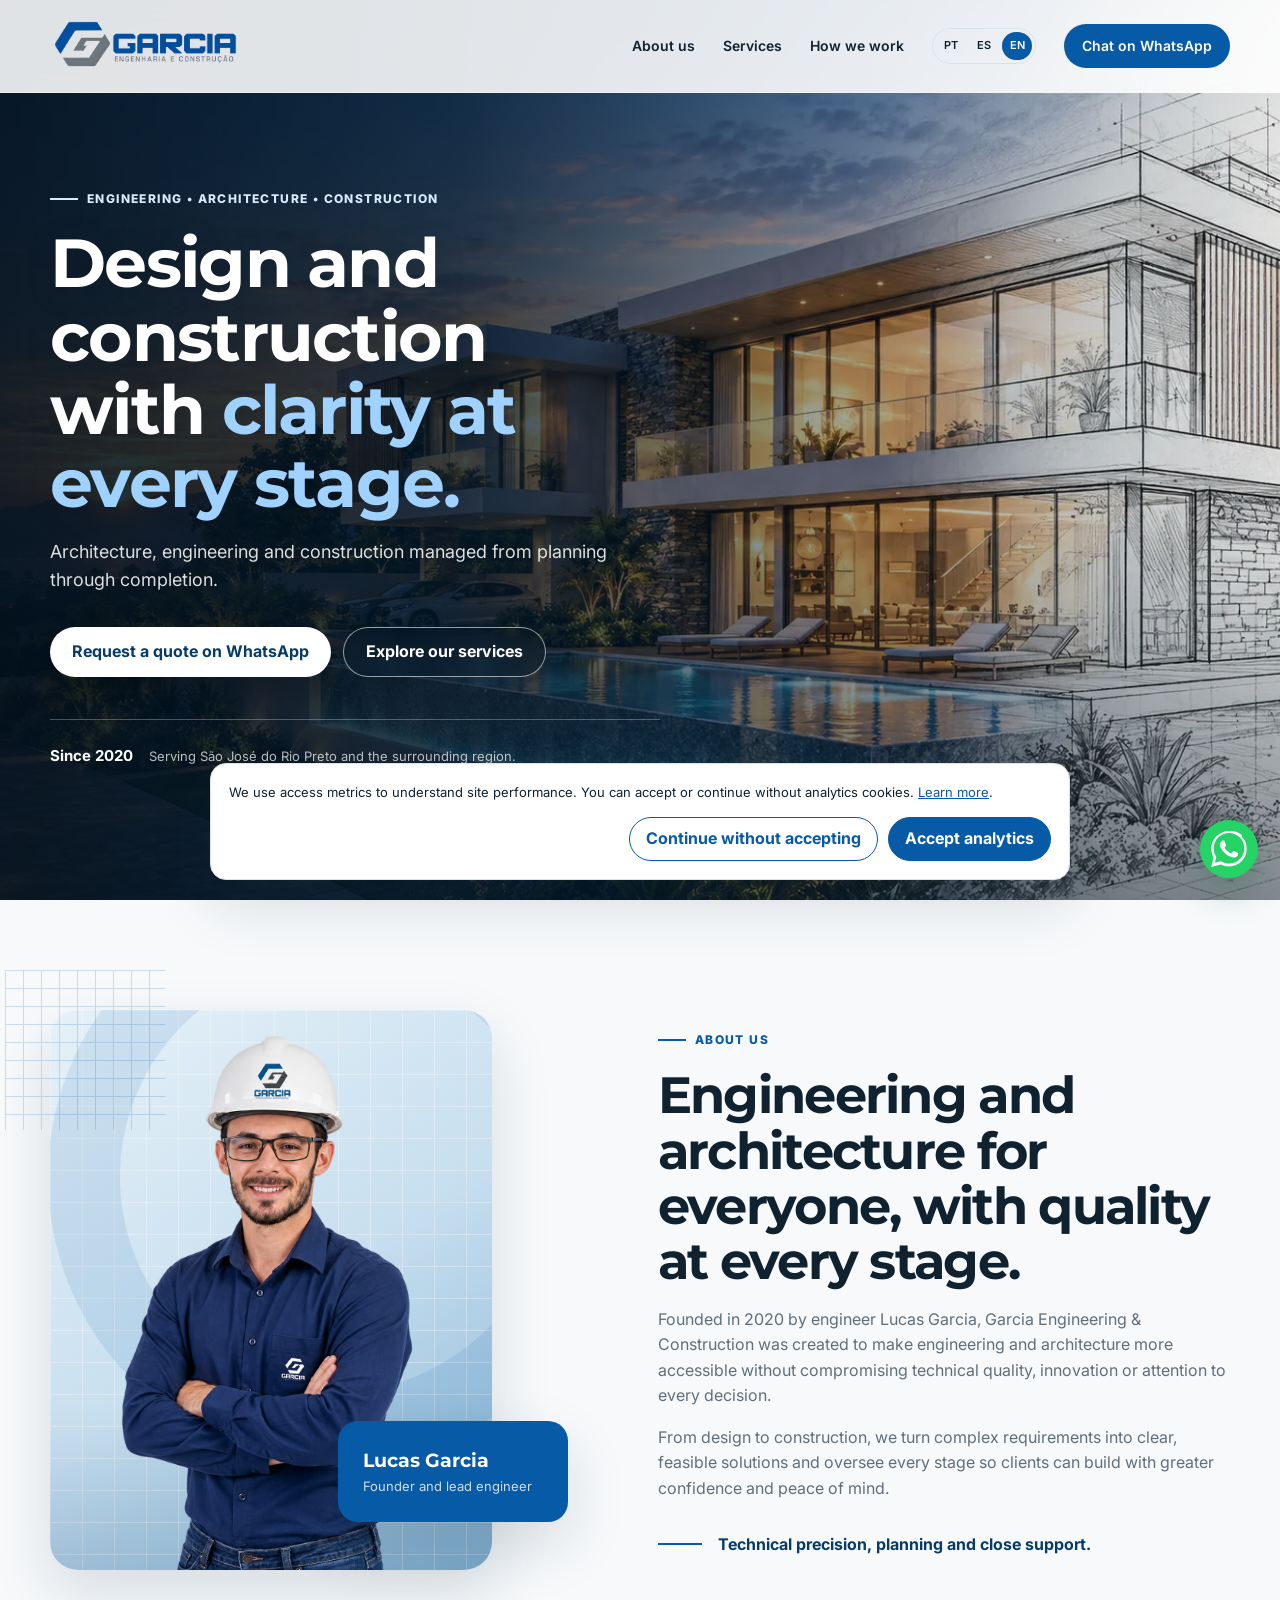
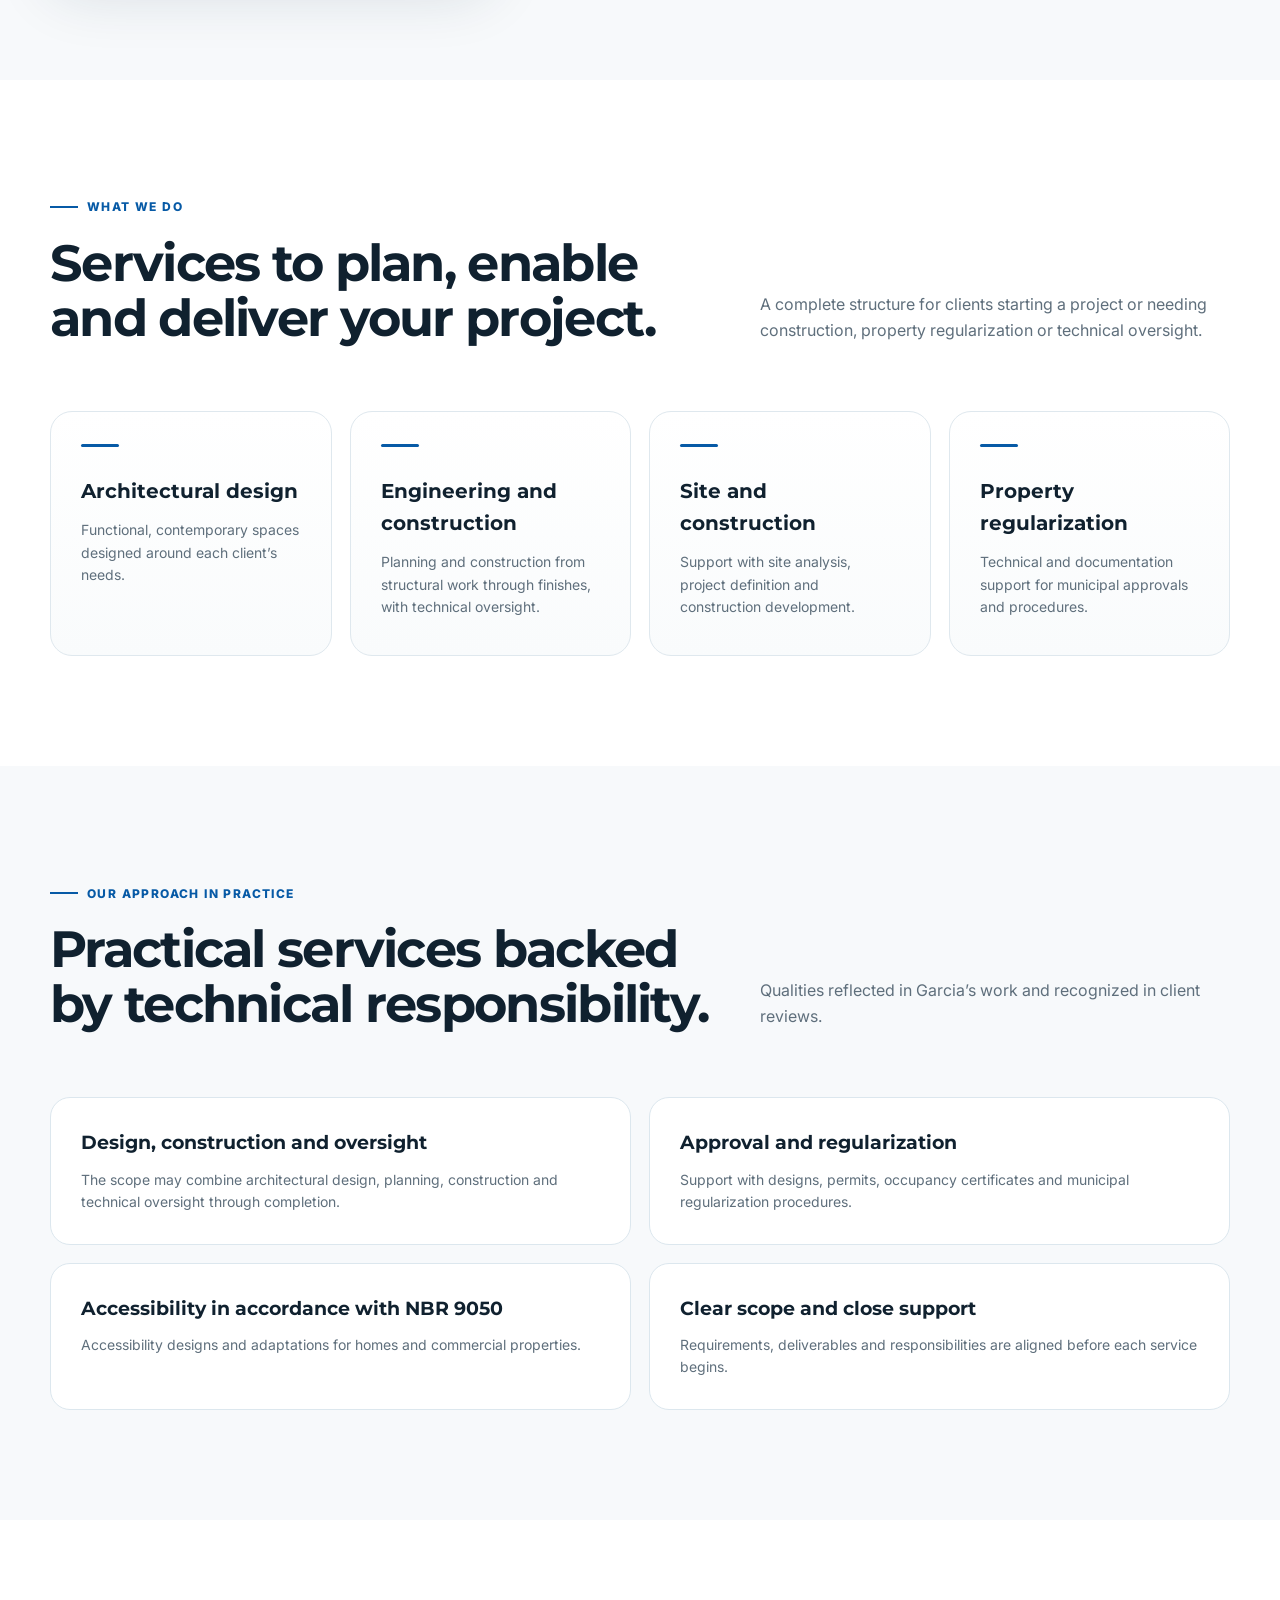
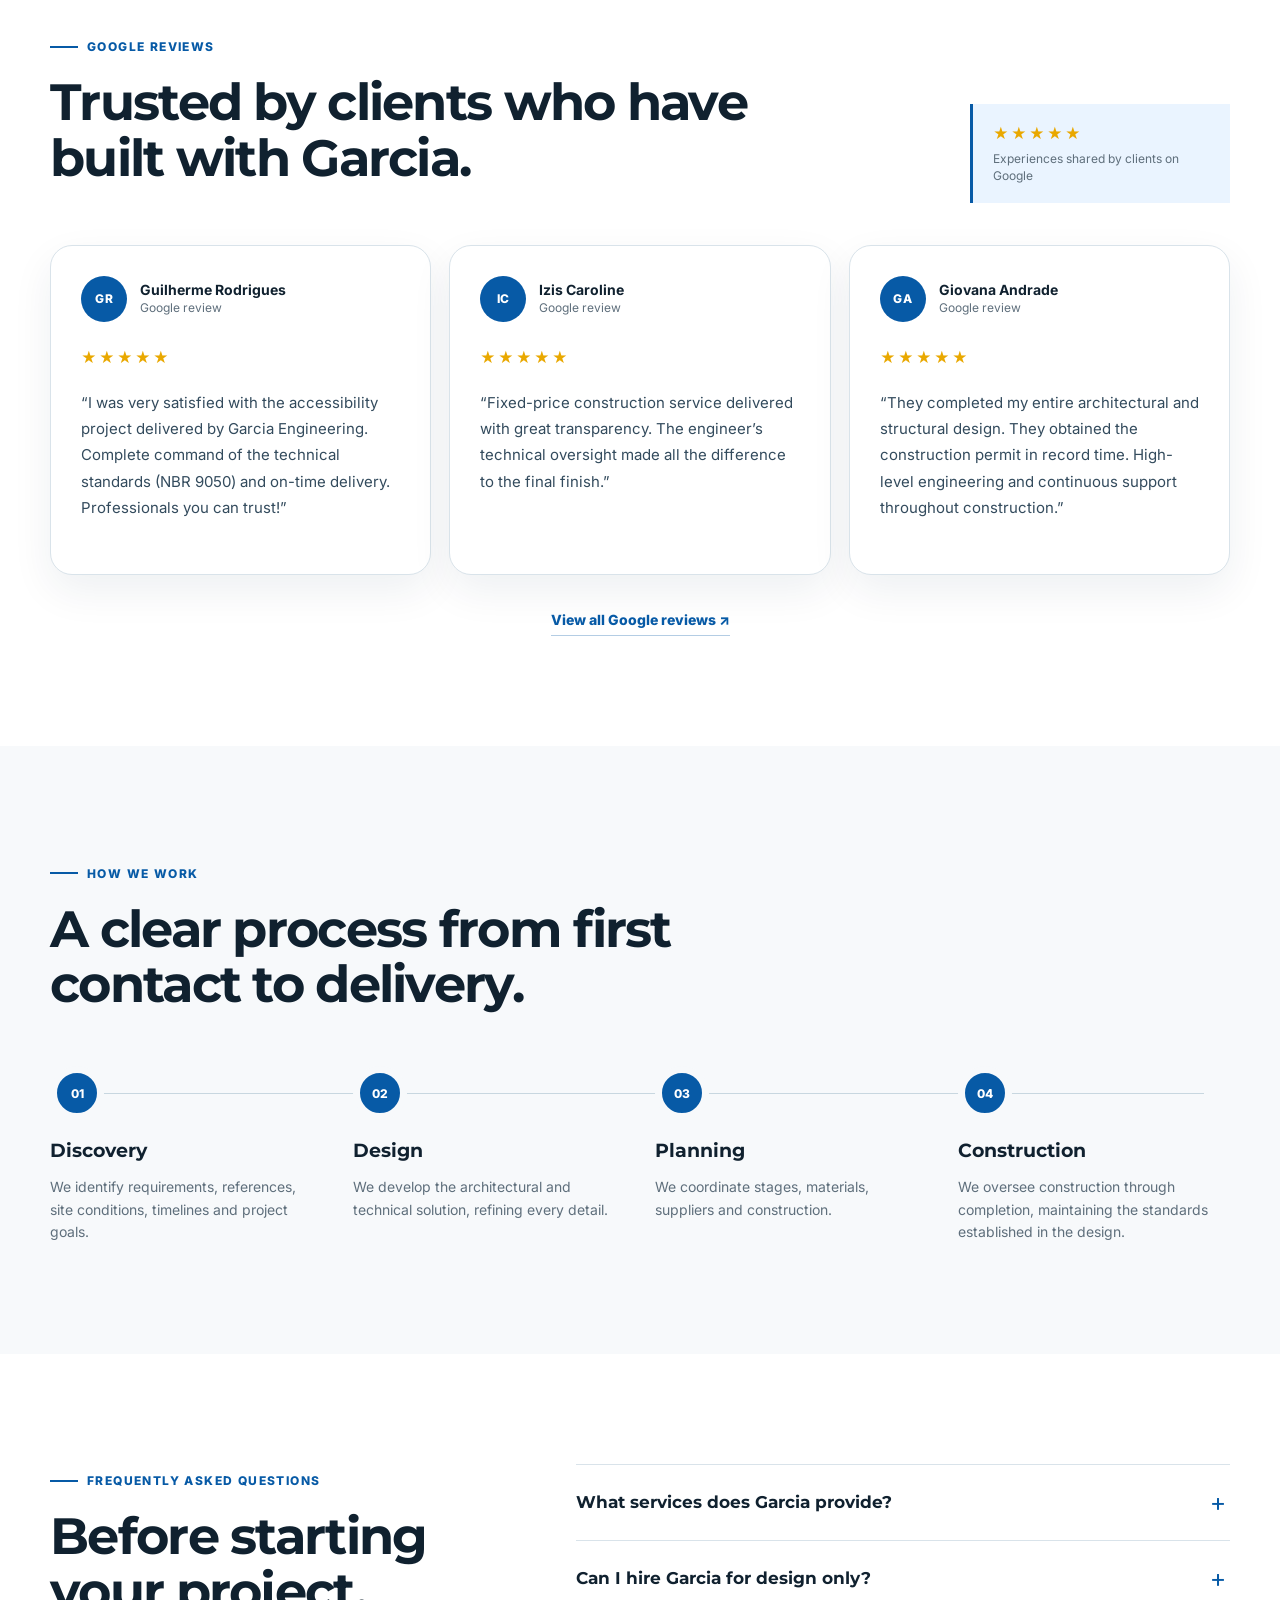
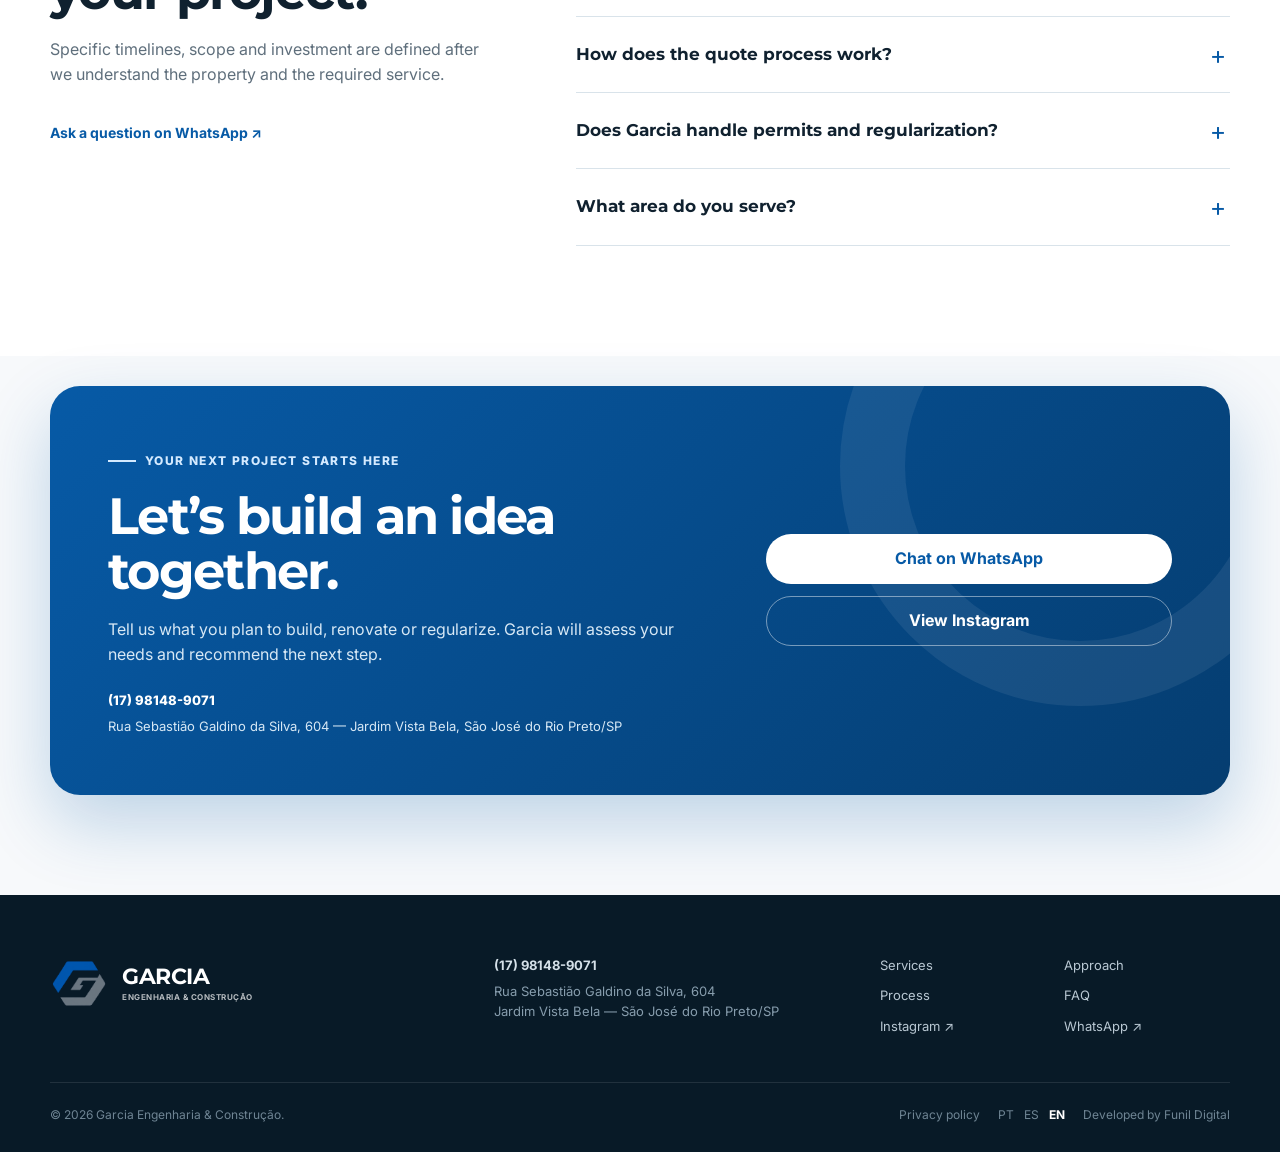
==== en/index.html @ d6204a46 "Adiciona versões em inglês e espanhol" ====
<!DOCTYPE html>
<html lang="en">
<head>
  <meta charset="UTF-8" />
  <meta name="viewport" content="width=device-width, initial-scale=1.0" />

  <meta name="description" content="Engineering, architecture, construction, accessibility and property regularization in São José do Rio Preto. Contact Garcia Engineering & Construction." />
  <meta name="robots" content="index, follow, max-image-preview:large" />
  <meta name="theme-color" content="#075aa6" />
  <link rel="canonical" href="https://garciaconstrutora.com.br/en/" />
  <link rel="alternate" hreflang="pt-BR" href="https://garciaconstrutora.com.br/" />
  <link rel="alternate" hreflang="en" href="https://garciaconstrutora.com.br/en/" />
  <link rel="alternate" hreflang="es" href="https://garciaconstrutora.com.br/es/" />
  <link rel="alternate" hreflang="x-default" href="https://garciaconstrutora.com.br/" />

  <meta property="og:type" content="website" />
  <meta property="og:locale" content="en_US" />
  <meta property="og:site_name" content="Garcia Engenharia & Construção" />
  <meta property="og:title" content="Engineering and Construction in São José do Rio Preto | Garcia" />
  <meta property="og:description" content="Design, construction, accessibility and property regularization with technical oversight in São José do Rio Preto." />
  <meta property="og:url" content="https://garciaconstrutora.com.br/en/" />
  <meta property="og:image" content="https://garciaconstrutora.com.br/assets/hero-garcia-engenharia.png" />
  <meta property="og:image:width" content="1672" />
  <meta property="og:image:height" content="941" />
  <meta property="og:image:alt" content="Garcia Engenharia & Construção" />

  <meta name="twitter:card" content="summary_large_image" />
  <meta name="twitter:title" content="Engineering and Construction in São José do Rio Preto | Garcia" />
  <meta name="twitter:description" content="Design, construction, accessibility and property regularization with technical oversight." />
  <meta name="twitter:image" content="https://garciaconstrutora.com.br/assets/hero-garcia-engenharia.png" />

  <title>Engineering and Construction in São José do Rio Preto | Garcia</title>

  <script type="application/ld+json">
  {
    "@context": "https://schema.org",
    "@type": ["ProfessionalService", "GeneralContractor"],
    "@id": "https://garciaconstrutora.com.br/en/#empresa",
    "name": "Garcia Engenharia & Construção",
    "url": "https://garciaconstrutora.com.br/en/",
    "logo": "https://garciaconstrutora.com.br/assets/garcia-logo-horizontal-full.png",
    "image": "https://garciaconstrutora.com.br/assets/hero-garcia-engenharia.png",
    "telephone": "+5517981489071",
    "foundingDate": "2020",
    "founder": {
      "@type": "Person",
      "name": "Lucas Garcia",
      "jobTitle": "Lead engineer"
    },
    "address": {
      "@type": "PostalAddress",
      "streetAddress": "Rua Sebastião Galdino da Silva, 604",
      "addressLocality": "São José do Rio Preto",
      "addressRegion": "SP",
      "addressCountry": "BR"
    },
    "contactPoint": {
      "@type": "ContactPoint",
      "telephone": "+5517981489071",
      "contactType": "customer service",
      "availableLanguage": "Portuguese"
    },
    "areaServed": {
      "@type": "City",
      "name": "São José do Rio Preto"
    },
    "sameAs": [
      "https://www.instagram.com/garcia.engenhariaeconstrucao/",
      "https://www.google.com.br/maps/place/Garcia+Engenharia+e+Constru%C3%A7%C3%A3o/"
    ],
    "hasOfferCatalog": {
      "@type": "OfferCatalog",
      "name": "Engineering and construction services",
      "itemListElement": [
        {"@type": "Offer", "itemOffered": {"@type": "Service", "name": "Architectural design"}},
        {"@type": "Offer", "itemOffered": {"@type": "Service", "name": "Engineering and construction delivery"}},
        {"@type": "Offer", "itemOffered": {"@type": "Service", "name": "Accessibility design"}},
        {"@type": "Offer", "itemOffered": {"@type": "Service", "name": "Property regularization"}}
      ]
    }
  }
  </script>
  <link rel="icon" type="image/png" href="../assets/Somente%20o%20símbolo.png" />
  <link rel="apple-touch-icon" href="../assets/Somente%20o%20símbolo.png" />
  <link rel="preconnect" href="https://fonts.googleapis.com">
  <link rel="preconnect" href="https://fonts.gstatic.com" crossorigin>
  <link href="https://fonts.googleapis.com/css2?family=Inter:wght@400;500;600;700;800&family=Montserrat:wght@600;700;800&display=swap" rel="stylesheet">
  <link rel="preload" as="image" href="../assets/hero-garcia-engenharia.webp" type="image/webp" fetchpriority="high" />
  <link rel="stylesheet" href="../styles.css?v=20260921" />
  <style>
    .brand-logo { display:block; width: 218px; max-height: 64px; object-fit: contain; object-position: left center; }
    .brand-footer .brand-logo { width: 230px; }
    .footer-symbol { width: 58px; height: 58px; object-fit: contain; flex: 0 0 auto; }
    .footer-brand-original { display:inline-flex; align-items:center; gap:14px; }
    .footer-brand-name { display:grid; line-height:1.05; color:#fff; }
    .footer-brand-name strong { font-family:Montserrat,sans-serif; font-size:22px; letter-spacing:-.5px; }
    .footer-brand-name span { margin-top:5px; font-size:8px; font-weight:700; letter-spacing:.5px; opacity:.7; }
    @media (max-width: 760px) {
      .brand-logo { width: 176px; max-height: 54px; }
      .brand-footer .brand-logo { width: 190px; }
    }
  </style>
</head>
<body>
  <a class="skip-link" href="#conteudo">Skip to main content</a>
  <header class="site-header" id="topo">
    <div class="container nav-wrap">
      <a class="brand" href="#topo" aria-label="Garcia Engineering - home">
        <img class="brand-logo" src="../assets/garcia-logo-horizontal-full.png" width="2172" height="724" alt="Garcia Engenharia & Construção" />
      </a>

      <button class="menu-toggle" type="button" aria-label="Open menu" aria-expanded="false" aria-controls="menu-principal">
        <span></span><span></span><span></span>
      </button>

      <nav class="nav" id="menu-principal" aria-label="Main navigation">
        <a href="#sobre">About us</a>
        <a href="#servicos">Services</a>
        <a href="#processo">How we work</a>
        <span class="language-switcher" aria-label="Select language">
          <a href="../" lang="pt-BR" aria-label="Português">PT</a>
          <a href="../es/" lang="es" aria-label="Español">ES</a>
          <a href="./" lang="en" aria-current="page" aria-label="English">EN</a>
        </span>
        <a class="nav-cta" href="https://wa.me/5517981489071?text=Hello%2C%20Lucas!%20I%20would%20like%20to%20discuss%20a%20project." target="_blank" rel="noopener noreferrer" data-whatsapp="menu">Chat on WhatsApp</a>
      </nav>
    </div>
  </header>

  <main id="conteudo">
    <section class="hero">
      <div class="hero-bg" aria-hidden="true"></div>
      <div class="container hero-grid">
        <div class="hero-content reveal">
          <span class="eyebrow">Engineering • Architecture • Construction</span>
          <h1>Design and construction with <span>clarity at every stage.</span></h1>
          <p>Architecture, engineering and construction managed from planning through completion.</p>
          <div class="hero-actions">
            <a class="btn btn-primary" href="https://wa.me/5517981489071?text=Hello%2C%20Lucas!%20I%20would%20like%20to%20discuss%20a%20project." target="_blank" rel="noopener noreferrer" data-whatsapp="hero">Request a quote on WhatsApp</a>
            <a class="btn btn-ghost" href="#servicos">Explore our services</a>
          </div>
          <div class="hero-founded">
            <strong>Since 2020</strong>
            <span>Serving São José do Rio Preto and the surrounding region.</span>
          </div>
        </div>
      </div>
      <a href="#sobre" class="scroll-hint" aria-label="Learn about Garcia Engineering">↓</a>
    </section>

    <section class="section section-light" id="sobre">
      <div class="container split-grid">
        <div class="about-visual reveal">
          <div class="founder-portrait">
            <img class="founder-photo" src="../assets/lucas-garcia.png" width="1122" height="1402" loading="lazy" decoding="async" alt="Lucas Garcia, founder and lead engineer at Garcia Engineering & Construction" />
          </div>
          <div class="photo-card">
            <strong>Lucas Garcia</strong>
            <span>Founder and lead engineer</span>
          </div>
          <div class="grid-lines" aria-hidden="true"></div>
        </div>

        <div class="section-copy reveal delay-1">
          <span class="eyebrow">About us</span>
          <h2>Engineering and architecture for everyone, with quality at every stage.</h2>
          <p>Founded in 2020 by engineer Lucas Garcia, Garcia Engineering & Construction was created to make engineering and architecture more accessible without compromising technical quality, innovation or attention to every decision.</p>
          <p>From design to construction, we turn complex requirements into clear, feasible solutions and oversee every stage so clients can build with greater confidence and peace of mind.</p>
          <div class="signature-line">
            <span></span>
            <p>Technical precision, planning and close support.</p>
          </div>
        </div>
      </div>
    </section>

    <section class="section services" id="servicos">
      <div class="container">
        <div class="section-heading reveal">
          <div>
            <span class="eyebrow">What we do</span>
            <h2>Services to plan, enable and deliver your project.</h2>
          </div>
          <p>A complete structure for clients starting a project or needing construction, property regularization or technical oversight.</p>
        </div>

        <div class="service-grid">
          <article class="service-card reveal">
            <h3>Architectural design</h3>
            <p>Functional, contemporary spaces designed around each client’s needs.</p>
          </article>
          <article class="service-card reveal delay-1">
            <h3>Engineering and construction</h3>
            <p>Planning and construction from structural work through finishes, with technical oversight.</p>
          </article>
          <article class="service-card reveal delay-2">
            <h3>Site and construction</h3>
            <p>Support with site analysis, project definition and construction development.</p>
          </article>
          <article class="service-card reveal">
            <h3>Property regularization</h3>
            <p>Technical and documentation support for municipal approvals and procedures.</p>
          </article>
        </div>
      </div>
    </section>

    <section class="section differentiators" id="diferenciais">
      <div class="container">
        <div class="section-heading reveal">
          <div>
            <span class="eyebrow">Our approach in practice</span>
            <h2>Practical services backed by technical responsibility.</h2>
          </div>
          <p>Qualities reflected in Garcia’s work and recognized in client reviews.</p>
        </div>

        <div class="differentials-grid">
          <article class="differential-card reveal">
            <h3>Design, construction and oversight</h3>
            <p>The scope may combine architectural design, planning, construction and technical oversight through completion.</p>
          </article>
          <article class="differential-card reveal delay-1">
            <h3>Approval and regularization</h3>
            <p>Support with designs, permits, occupancy certificates and municipal regularization procedures.</p>
          </article>
          <article class="differential-card reveal delay-2">
            <h3>Accessibility in accordance with NBR 9050</h3>
            <p>Accessibility designs and adaptations for homes and commercial properties.</p>
          </article>
          <article class="differential-card reveal">
            <h3>Clear scope and close support</h3>
            <p>Requirements, deliverables and responsibilities are aligned before each service begins.</p>
          </article>
        </div>
      </div>
    </section>

    <section class="section reviews" id="avaliacoes">
      <div class="container">
        <div class="reviews-heading reveal">
          <div>
            <span class="eyebrow">Google Reviews</span>
            <h2>Trusted by clients who have built with Garcia.</h2>
          </div>
          <div class="google-proof">
            <span class="review-stars" aria-label="Five stars">★★★★★</span>
            <span>Experiences shared by clients on Google</span>
          </div>
        </div>

        <div class="reviews-grid">
          <article class="review-card reveal">
            <div class="review-author">
              <span class="review-initials" aria-hidden="true">GR</span>
              <div><strong>Guilherme Rodrigues</strong><span>Google review</span></div>
            </div>
            <span class="review-stars" aria-hidden="true">★★★★★</span>
            <blockquote>“I was very satisfied with the accessibility project delivered by Garcia Engineering. Complete command of the technical standards (NBR 9050) and on-time delivery. Professionals you can trust!”</blockquote>
          </article>

          <article class="review-card reveal delay-1">
            <div class="review-author">
              <span class="review-initials" aria-hidden="true">IC</span>
              <div><strong>Izis Caroline</strong><span>Google review</span></div>
            </div>
            <span class="review-stars" aria-hidden="true">★★★★★</span>
            <blockquote>“Fixed-price construction service delivered with great transparency. The engineer’s technical oversight made all the difference to the final finish.”</blockquote>
          </article>

          <article class="review-card reveal delay-2">
            <div class="review-author">
              <span class="review-initials" aria-hidden="true">GA</span>
              <div><strong>Giovana Andrade</strong><span>Google review</span></div>
            </div>
            <span class="review-stars" aria-hidden="true">★★★★★</span>
            <blockquote>“They completed my entire architectural and structural design. They obtained the construction permit in record time. High-level engineering and continuous support throughout construction.”</blockquote>
          </article>
        </div>

        <div class="reviews-footer reveal">
          <a class="reviews-link" href="https://www.google.com.br/maps/place/Garcia+Engenharia+e+Constru%C3%A7%C3%A3o/@-20.7834507,-49.4233822,17z/data=!4m18!1m9!3m8!1s0x94bdad259d343943:0x3250b9483b3e4de0!2sGarcia+Engenharia+e+Constru%C3%A7%C3%A3o!8m2!3d-20.7834557!4d-49.4208019!9m1!1b1!16s%2Fg%2F11r2r5wvwv!3m7!1s0x94bdad259d343943:0x3250b9483b3e4de0!8m2!3d-20.7834557!4d-49.4208019!9m1!1b1!16s%2Fg%2F11r2r5wvwv" target="_blank" rel="noopener noreferrer">View all Google reviews ↗</a>
        </div>
      </div>
    </section>

    <section class="section process" id="processo">
      <div class="container">
        <div class="process-intro reveal">
          <span class="eyebrow">How we work</span>
          <h2>A clear process from first contact to delivery.</h2>
        </div>
        <div class="timeline">
          <article class="timeline-item reveal"><span>01</span><h3>Discovery</h3><p>We identify requirements, references, site conditions, timelines and project goals.</p></article>
          <article class="timeline-item reveal delay-1"><span>02</span><h3>Design</h3><p>We develop the architectural and technical solution, refining every detail.</p></article>
          <article class="timeline-item reveal delay-2"><span>03</span><h3>Planning</h3><p>We coordinate stages, materials, suppliers and construction.</p></article>
          <article class="timeline-item reveal delay-3"><span>04</span><h3>Construction</h3><p>We oversee construction through completion, maintaining the standards established in the design.</p></article>
        </div>
      </div>
    </section>

    <section class="section faq" id="faq">
      <div class="container faq-grid">
        <div class="faq-intro reveal">
          <span class="eyebrow">Frequently asked questions</span>
          <h2>Before starting your project.</h2>
          <p>Specific timelines, scope and investment are defined after we understand the property and the required service.</p>
          <a class="text-link text-link-blue" href="https://wa.me/5517981489071?text=Hello%2C%20Lucas!%20I%20would%20like%20to%20discuss%20a%20project." target="_blank" rel="noopener noreferrer" data-whatsapp="faq">Ask a question on WhatsApp ↗</a>
        </div>
        <div class="faq-list">
          <details class="faq-item reveal">
            <summary>What services does Garcia provide?</summary>
            <p>Architectural and engineering design, accessibility, regularization, documentation, construction and technical oversight.</p>
          </details>
          <details class="faq-item reveal delay-1">
            <summary>Can I hire Garcia for design only?</summary>
            <p>Yes. The scope may cover design and documentation only, technical oversight or complete construction, depending on your needs.</p>
          </details>
          <details class="faq-item reveal delay-2">
            <summary>How does the quote process work?</summary>
            <p>During the first contact, we identify the property type, location, required service and current stage. Garcia then defines the scope and presents a proposal.</p>
          </details>
          <details class="faq-item reveal">
            <summary>Does Garcia handle permits and regularization?</summary>
            <p>Yes. The company handles designs, permits, occupancy certificates and municipal regularization procedures according to each case.</p>
          </details>
          <details class="faq-item reveal">
            <summary>What area do you serve?</summary>
            <p>Garcia is based in São José do Rio Preto. Availability in nearby cities is confirmed during the initial consultation.</p>
          </details>
        </div>
      </div>
    </section>

    <section class="cta-section" id="contato">
      <div class="container cta-card reveal">
        <div>
          <span class="eyebrow eyebrow-light">Your next project starts here</span>
          <h2>Let’s build an idea together.</h2>
          <p>Tell us what you plan to build, renovate or regularize. Garcia will assess your needs and recommend the next step.</p>
          <address class="cta-contact">
            <a href="tel:+5517981489071">(17) 98148-9071</a>
            <a href="https://www.google.com/maps/search/?api=1&query=Rua%20Sebasti%C3%A3o%20Galdino%20da%20Silva%2C%20604%2C%20S%C3%A3o%20Jos%C3%A9%20do%20Rio%20Preto%2C%20SP" target="_blank" rel="noopener noreferrer">Rua Sebastião Galdino da Silva, 604 — Jardim Vista Bela, São José do Rio Preto/SP</a>
          </address>
        </div>
        <div class="cta-actions">
          <a class="btn btn-white" href="https://wa.me/5517981489071?text=Hello%2C%20Lucas!%20I%20would%20like%20to%20discuss%20a%20project." target="_blank" rel="noopener noreferrer" data-whatsapp="cta">Chat on WhatsApp</a>
          <a class="btn btn-outline-white" href="https://www.instagram.com/garcia.engenhariaeconstrucao/" target="_blank" rel="noopener noreferrer">View Instagram</a>
        </div>
      </div>
    </section>
  </main>

  <footer>
    <div class="container footer-grid">
      <a class="footer-brand-original" href="#topo" aria-label="Garcia Engineering - home">
        <img class="footer-symbol" src="../assets/garcia-symbol-white.png" alt="" aria-hidden="true" />
        <span class="footer-brand-name">
          <strong>GARCIA</strong>
          <span>ENGENHARIA & CONSTRUÇÃO</span>
        </span>
      </a>
      <address class="footer-contact">
        <a href="tel:+5517981489071">(17) 98148-9071</a>
        <a href="https://www.google.com/maps/search/?api=1&query=Rua%20Sebasti%C3%A3o%20Galdino%20da%20Silva%2C%20604%2C%20S%C3%A3o%20Jos%C3%A9%20do%20Rio%20Preto%2C%20SP" target="_blank" rel="noopener noreferrer">Rua Sebastião Galdino da Silva, 604<br>Jardim Vista Bela — São José do Rio Preto/SP</a>
      </address>
      <div class="footer-links">
        <a href="#servicos">Services</a><a href="#diferenciais">Approach</a><a href="#processo">Process</a><a href="#faq">FAQ</a><a href="https://www.instagram.com/garcia.engenhariaeconstrucao/" target="_blank" rel="noopener noreferrer">Instagram ↗</a><a href="https://wa.me/5517981489071?text=Hello%2C%20Lucas!%20I%20would%20like%20to%20discuss%20a%20project." target="_blank" rel="noopener noreferrer" data-whatsapp="footer">WhatsApp ↗</a>
      </div>
    </div>
    <div class="container footer-bottom">
      <span>© <span id="year"></span> Garcia Engenharia & Construção.</span>
      <span class="footer-legal"><a href="privacy-policy.html">Privacy policy</a><span class="footer-languages"><a href="../" lang="pt-BR">PT</a><a href="../es/" lang="es">ES</a><a href="./" lang="en" aria-current="page">EN</a></span><a href="https://www.funildigital.com.br/" target="_blank" rel="noopener noreferrer">Developed by Funil Digital</a></span>
    </div>
  </footer>

  <aside class="cookie-banner" aria-label="Privacy preferences" hidden>
    <p>We use access metrics to understand site performance. You can accept or continue without analytics cookies. <a href="privacy-policy.html">Learn more</a>.</p>
    <div><button class="cookie-reject" type="button">Continue without accepting</button><button class="cookie-accept" type="button">Accept analytics</button></div>
  </aside>

  <a class="whatsapp-float" href="https://wa.me/5517981489071?text=Hello%2C%20Lucas!%20I%20would%20like%20to%20discuss%20a%20project." target="_blank" rel="noopener noreferrer" aria-label="Chat with Garcia Engineering on WhatsApp" data-whatsapp="floating">
    <svg class="whatsapp-mark" viewBox="0 0 24 24" aria-hidden="true" focusable="false"><path d="M17.472 14.382c-.297-.149-1.758-.867-2.03-.966-.273-.099-.471-.148-.67.15-.197.297-.767.966-.94 1.164-.173.198-.347.223-.644.074-.297-.149-1.255-.463-2.39-1.475-.883-.788-1.48-1.761-1.653-2.059-.173-.297-.018-.458.13-.606.134-.133.297-.347.446-.52.149-.174.198-.298.297-.497.1-.198.05-.371-.025-.52-.074-.149-.669-1.612-.916-2.207-.242-.579-.487-.5-.669-.51-.173-.008-.371-.01-.57-.01-.198 0-.52.074-.792.372-.272.297-1.04 1.016-1.04 2.479s1.065 2.876 1.213 3.074c.149.198 2.095 3.2 5.076 4.487.709.306 1.262.489 1.694.625.712.227 1.36.195 1.871.118.571-.085 1.758-.719 2.006-1.413.248-.694.248-1.289.173-1.413-.074-.124-.272-.198-.57-.347m-5.421 7.403h-.004a10.24 10.24 0 01-5.228-1.43l-.375-.223-3.888 1.02 1.037-3.79-.245-.39a10.23 10.23 0 01-1.57-5.47c.002-5.645 4.596-10.239 10.242-10.239 2.735 0 5.306 1.066 7.24 3.002a10.17 10.17 0 012.998 7.243c-.003 5.645-4.597 10.239-10.237 10.239m8.72-18.956A12.15 12.15 0 0012.012 0C5.495 0 .192 5.304.19 11.821c0 2.084.543 4.119 1.573 5.91L.09 24l6.411-1.682a11.82 11.82 0 005.509 1.404h.005c6.517 0 11.82-5.304 11.823-11.821a11.74 11.74 0 00-3.447-8.352"/></svg>
  </a>

  <script src="../script.js"></script>
</body>
</html>
---- styles.css ----
:root {
  --blue: #075aa6;
  --blue-dark: #073b68;
  --blue-soft: #eaf4ff;
  --ink: #10212f;
  --muted: #5f6f7c;
  --line: #d9e3ea;
  --bg: #f7f9fb;
  --white: #fff;
  --shadow: 0 24px 60px rgba(24, 50, 72, .14);
  --radius: 24px;
}

* { box-sizing: border-box; }
html { scroll-behavior: smooth; scroll-padding-top: 110px; }
body {
  margin: 0;
  color: var(--ink);
  background: var(--white);
  font-family: Inter, system-ui, -apple-system, BlinkMacSystemFont, "Segoe UI", sans-serif;
  line-height: 1.6;
}
a { color: inherit; text-decoration: none; }
img, svg { display: block; max-width: 100%; }
button { font: inherit; }
.skip-link { position: fixed; left: 16px; top: 12px; z-index: 100; padding: 10px 16px; color: #fff; background: var(--blue-dark); border-radius: 8px; transform: translateY(-160%); transition: transform .2s ease; }
.skip-link:focus { transform: translateY(0); }
:focus-visible { outline: 3px solid #f0b429; outline-offset: 3px; }
.container { width: min(1180px, calc(100% - 40px)); margin: 0 auto; }

.site-header {
  position: fixed;
  inset: 0 0 auto 0;
  z-index: 50;
  background: rgba(255,255,255,.88);
  border-bottom: 1px solid rgba(255,255,255,.36);
  backdrop-filter: blur(16px);
  transition: background .25s ease, box-shadow .25s ease;
}
.site-header.scrolled {
  background: rgba(255,255,255,.96);
  box-shadow: 0 10px 36px rgba(15,40,60,.10);
}
.nav-wrap { min-height: 92px; display: flex; align-items: center; justify-content: space-between; gap: 32px; }
.brand { display: inline-flex; align-items: center; gap: 12px; color: var(--blue); }
.brand-mark { width: 52px; }
.brand-copy { display: grid; line-height: 1; }
.brand-copy strong { font-family: Montserrat, sans-serif; font-size: 24px; letter-spacing: -.7px; }
.brand-copy span { margin-top: 5px; color: #667883; font-size: 8px; font-weight: 700; letter-spacing: .5px; }
.nav { display: flex; align-items: center; gap: 28px; font-size: 14px; font-weight: 600; }
.nav a { transition: color .2s ease; }
.nav a:hover { color: var(--blue); }
.nav-cta { padding: 11px 18px; color: var(--white) !important; background: var(--blue); border-radius: 999px; }
.language-switcher { display: inline-flex; align-items: center; gap: 3px; padding: 3px; border: 1px solid var(--line); border-radius: 999px; }
.language-switcher a { min-width: 30px; padding: 5px 6px; border-radius: 999px; text-align: center; font-size: 11px; }
.language-switcher a[aria-current="page"] { color: #fff; background: var(--blue); }
.menu-toggle { display: none; border: 0; background: transparent; padding: 8px; cursor: pointer; }
.menu-toggle span { display: block; width: 24px; height: 2px; margin: 5px 0; background: var(--ink); }

.hero {
  position: relative;
  min-height: 760px;
  min-height: 100svh;
  display: grid;
  align-items: center;
  overflow: hidden;
  padding: 150px 0 100px;
  background: #0a263d;
}
.hero-bg {
  position: absolute;
  inset: 0;
  pointer-events: none;
  background: url("assets/hero-garcia-engenharia.webp") center center / cover no-repeat;
  transform: scale(1.01);
}
.hero::before {
  content: "";
  position: absolute;
  inset: 0;
  z-index: 1;
  background:
    linear-gradient(90deg, rgba(3,18,31,.90) 0%, rgba(3,25,43,.78) 36%, rgba(3,25,43,.40) 63%, rgba(3,25,43,.08) 100%),
    linear-gradient(0deg, rgba(3,18,31,.42) 0%, transparent 45%);
}
.hero-grid {
  position: relative;
  z-index: 2;
  display: flex;
  align-items: center;
}
.hero-content { max-width: 690px; }
.eyebrow { display: inline-flex; align-items: center; gap: 9px; color: var(--blue); font-size: 12px; font-weight: 800; letter-spacing: 1.4px; text-transform: uppercase; }
.eyebrow::before { content: ""; width: 28px; height: 2px; background: currentColor; }
.hero .eyebrow { color: #d8ecff; }
.hero h1, h2 { margin: 18px 0; font-family: Montserrat, sans-serif; line-height: 1.08; letter-spacing: -1.7px; }
.hero h1 {
  max-width: 680px;
  color: var(--white);
  font-size: clamp(46px, 5.3vw, 76px);
  text-wrap: balance;
  text-shadow: 0 4px 30px rgba(0,0,0,.18);
}
.hero h1 span { color: #9fd2ff; }
.hero-content > p { max-width: 610px; margin: 0 0 32px; color: rgba(255,255,255,.86); font-size: 18px; }
.hero-actions { display: flex; gap: 12px; flex-wrap: wrap; }
.btn { display: inline-flex; align-items: center; justify-content: center; min-height: 50px; padding: 0 22px; border-radius: 999px; font-weight: 700; transition: transform .2s ease, box-shadow .2s ease, background .2s ease; }
.btn:hover { transform: translateY(-2px); }
.btn-primary { color: white; background: var(--blue); box-shadow: 0 12px 28px rgba(7,90,166,.25); }
.hero .btn-primary { color: var(--blue-dark); background: var(--white); box-shadow: 0 14px 34px rgba(0,0,0,.22); }
.btn-ghost { border: 1px solid #cfdbe5; background: rgba(255,255,255,.75); }
.hero .btn-ghost { color: var(--white); border-color: rgba(255,255,255,.58); background: rgba(4,24,40,.28); backdrop-filter: blur(8px); }
.hero .btn-ghost:hover { background: rgba(255,255,255,.14); }
.hero-founded { display: flex; align-items: center; gap: 16px; max-width: 610px; margin-top: 42px; padding-top: 24px; border-top: 1px solid rgba(255,255,255,.28); }
.hero-founded strong { color: var(--white); font-size: 15px; }
.hero-founded span { color: rgba(255,255,255,.72); font-size: 13px; }
.scroll-hint { position: absolute; left: 50%; bottom: 24px; z-index: 3; width: 40px; height: 40px; display: grid; place-items: center; border: 1px solid rgba(255,255,255,.55); border-radius: 50%; color: var(--white); background: rgba(3,18,31,.18); backdrop-filter: blur(8px); }

.section { padding: 110px 0; }
.section-light { background: var(--bg); }
.split-grid { display: grid; grid-template-columns: .95fr 1.05fr; gap: 90px; align-items: center; }
.about-visual { position: relative; min-height: 560px; }
.founder-portrait {
  position: absolute;
  inset: 0 76px 0 0;
  overflow: hidden;
  border-radius: 28px;
  background:
    linear-gradient(rgba(255,255,255,.28) 1px, transparent 1px),
    linear-gradient(90deg, rgba(255,255,255,.28) 1px, transparent 1px),
    linear-gradient(145deg, #e6f1f8 0%, #c8dfef 52%, #8ab6d5 100%);
  background-size: 32px 32px, 32px 32px, auto;
  box-shadow: var(--shadow);
}
.founder-portrait::before {
  content: "";
  position: absolute;
  width: 430px;
  height: 430px;
  right: -130px;
  top: -120px;
  border: 72px solid rgba(7,90,166,.10);
  border-radius: 50%;
}
.founder-portrait::after {
  content: "";
  position: absolute;
  inset: auto 0 0;
  height: 30%;
  background: linear-gradient(transparent, rgba(7,59,104,.14));
}
.founder-photo {
  position: absolute;
  left: 50%;
  bottom: 0;
  z-index: 2;
  width: min(100%, 500px);
  height: 96%;
  object-fit: contain;
  object-position: center bottom;
  transform: translateX(-50%);
}
.photo-card { position: absolute; right: 0; bottom: 48px; z-index: 3; width: 230px; padding: 25px; border-radius: 20px; color: white; background: var(--blue); box-shadow: var(--shadow); }
.photo-card { display: grid; }
.photo-card strong { font-family: Montserrat, sans-serif; font-size: 19px; }
.photo-card span { opacity: .8; font-size: 13px; }
.grid-lines { position: absolute; width: 160px; height: 160px; left: -45px; top: -40px; opacity: .18; background: linear-gradient(var(--blue) 1px, transparent 1px), linear-gradient(90deg, var(--blue) 1px, transparent 1px); background-size: 18px 18px; }
.section-copy h2, .section-heading h2, .process-intro h2 { max-width: 710px; font-size: clamp(35px, 4vw, 54px); }
.section-copy > p { color: var(--muted); font-size: 16px; }
.signature-line { margin-top: 30px; display: flex; gap: 16px; align-items: center; }
.signature-line span { width: 44px; height: 2px; background: var(--blue); }
.signature-line p { margin: 0; color: var(--blue-dark); font-weight: 700; }

.services { background: white; }
.section-heading { display: flex; align-items: end; justify-content: space-between; gap: 50px; margin-bottom: 48px; }
.section-heading > p { max-width: 470px; margin: 0 0 20px; color: var(--muted); }
.service-grid { display: grid; grid-template-columns: repeat(4, 1fr); gap: 18px; }
.service-card { position: relative; min-height: 245px; padding: 32px 30px; border: 1px solid #dfe8ee; border-radius: 22px; background: linear-gradient(180deg,#fff,#f9fbfc); transition: transform .2s ease, box-shadow .2s ease, border-color .2s ease; }
.service-card::before { content: ""; display: block; width: 38px; height: 3px; margin-bottom: 28px; border-radius: 999px; background: var(--blue); }
.service-card:hover { transform: translateY(-7px); border-color: #bfd6e9; box-shadow: 0 20px 48px rgba(16,49,76,.10); }
.service-card h3 { margin: 0 0 12px; font-family: Montserrat, sans-serif; font-size: 20px; }
.service-card p { margin: 0; color: var(--muted); font-size: 14px; }

.differentiators { background: var(--bg); }
.differentials-grid { display: grid; grid-template-columns: repeat(2, 1fr); gap: 18px; }
.differential-card { padding: 30px; border: 1px solid #dce7ee; border-radius: 20px; background: #fff; }
.differential-card h3 { margin: 0 0 10px; font-family: Montserrat, sans-serif; font-size: 19px; }
.differential-card p { margin: 0; color: var(--muted); font-size: 14px; }

.projects { background: #0e2537; color: white; }
.projects .eyebrow { color: #78bfff; }
.projects .section-heading > p { color: #aac0d0; }
.text-link { color: #abd6ff; font-size: 14px; font-weight: 700; margin-bottom: 20px; }
.text-link-blue { display: inline-block; margin-top: 18px; color: var(--blue); }
.project-grid { display: grid; grid-template-columns: repeat(3, 1fr); gap: 18px; }
.case-card { overflow: hidden; border: 1px solid rgba(255,255,255,.12); border-radius: 22px; background: #132d40; }
.case-image { position: relative; height: 230px; overflow: hidden; }
.case-image::before { content:""; position:absolute; inset:14% 12% 18%; border: 8px solid rgba(255,255,255,.38); box-shadow: inset 0 0 0 2px rgba(7,90,166,.3); transform: skewY(-4deg); }
.case-image > span { position: absolute; left: 18px; top: 18px; z-index: 2; padding: 7px 10px; border-radius: 999px; color: #d9edff; background: rgba(5,23,37,.72); font-size: 10px; font-weight: 800; letter-spacing: .6px; text-transform: uppercase; }
.p1 { background: linear-gradient(140deg,#d7e0e6 0 38%, #9aabb6 38.2% 48%, #edf2f4 48.2% 66%, #7891a2 66.2%), linear-gradient(#fff,#ddd); }
.p2 { background: linear-gradient(30deg,#6f8492 0 34%,#f4f7f9 34.2% 57%,#b4c3cc 57.2% 73%,#6a8190 73.2%); }
.p3 { background: linear-gradient(160deg,#bfcbd2 0 31%,#6a7f8c 31.2% 52%,#e7ecef 52.2% 70%,#8297a4 70.2%); }
.case-content { padding: 25px; }
.case-type { color: #85c6ff; font-size: 10px; font-weight: 800; letter-spacing: 1px; text-transform: uppercase; }
.case-content h3 { margin: 5px 0 10px; font-family: Montserrat, sans-serif; font-size: 20px; }
.case-content p { min-height: 68px; margin: 0; color: #aec2d1; font-size: 13px; }
.case-outline { display: flex; flex-wrap: wrap; gap: 7px; margin-top: 20px; }
.case-outline span { padding: 6px 9px; border: 1px solid rgba(255,255,255,.14); border-radius: 999px; color: #c5d5df; font-size: 10px; }

.reviews { background: var(--white); }
.reviews-heading { display: flex; align-items: end; justify-content: space-between; gap: 48px; margin-bottom: 42px; }
.reviews-heading h2 { max-width: 720px; font-size: clamp(35px, 4vw, 54px); }
.google-proof { flex: 0 0 260px; display: grid; gap: 5px; padding: 18px 20px; border-left: 3px solid var(--blue); background: var(--blue-soft); }
.google-proof > span:last-child { color: var(--muted); font-size: 12px; line-height: 1.4; }
.review-stars { color: #e9a800; font-size: 15px; letter-spacing: 2px; }
.reviews-grid { display: grid; grid-template-columns: repeat(3, 1fr); gap: 18px; }
.review-card { min-height: 330px; display: flex; flex-direction: column; padding: 30px; border: 1px solid var(--line); border-radius: 22px; background: #fff; box-shadow: 0 16px 42px rgba(16,49,76,.07); }
.review-author { display: flex; align-items: center; gap: 13px; margin-bottom: 24px; }
.review-initials { width: 46px; height: 46px; flex: 0 0 auto; display: grid; place-items: center; border-radius: 50%; color: white; background: var(--blue); font-size: 12px; font-weight: 800; letter-spacing: .5px; }
.review-author div { display: grid; line-height: 1.35; }
.review-author strong { font-size: 14px; }
.review-author div span { color: var(--muted); font-size: 12px; }
.review-card blockquote { margin: 20px 0 0; color: #334b5d; font-size: 15px; line-height: 1.75; }
.reviews-footer { display: flex; justify-content: center; margin-top: 34px; }
.reviews-link { padding-bottom: 4px; color: var(--blue); border-bottom: 1px solid rgba(7,90,166,.3); font-size: 14px; font-weight: 800; }

.process { background: var(--bg); }
.process-intro { max-width: 760px; margin-bottom: 55px; }
.timeline { position: relative; display: grid; grid-template-columns: repeat(4,1fr); gap: 30px; }
.timeline::before { content: ""; position: absolute; top: 27px; left: 26px; right: 26px; height: 1px; background: #c8d7e0; }
.timeline-item { position: relative; padding-top: 70px; }
.timeline-item > span { position: absolute; top: 0; left: 0; z-index: 2; display: grid; place-items: center; width: 54px; height: 54px; border: 7px solid var(--bg); border-radius: 50%; color: white; background: var(--blue); font-size: 12px; font-weight: 800; }
.timeline-item h3 { font-family: Montserrat, sans-serif; margin: 0 0 10px; }
.timeline-item p { color: var(--muted); font-size: 14px; margin: 0; }

.faq { background: #fff; }
.faq-grid { display: grid; grid-template-columns: .8fr 1.2fr; gap: 90px; align-items: start; }
.faq-intro { position: sticky; top: 125px; }
.faq-intro h2 { font-size: clamp(35px, 4vw, 54px); }
.faq-intro p { max-width: 440px; color: var(--muted); }
.faq-list { border-top: 1px solid var(--line); }
.faq-item { border-bottom: 1px solid var(--line); }
.faq-item summary { position: relative; padding: 24px 48px 24px 0; cursor: pointer; list-style: none; font-family: Montserrat, sans-serif; font-size: 17px; font-weight: 700; }
.faq-item summary::-webkit-details-marker { display: none; }
.faq-item summary::after { content: "+"; position: absolute; right: 4px; top: 50%; color: var(--blue); font-family: Inter, sans-serif; font-size: 25px; font-weight: 400; transform: translateY(-50%); }
.faq-item[open] summary::after { content: "−"; }
.faq-item p { margin: -4px 48px 24px 0; color: var(--muted); font-size: 14px; }
.cta-contact { display: grid; gap: 5px; margin-top: 22px; font-style: normal; }
.cta-contact a { width: fit-content; color: #d7e8f5; font-size: 13px; }
.cta-contact a:first-child { color: white; font-weight: 800; }

.cta-section { padding: 30px 0 100px; background: var(--bg); }
.cta-card { position: relative; overflow: hidden; display: grid; grid-template-columns: 1.2fr .8fr; gap: 50px; align-items: center; padding: 58px; border-radius: 30px; color: white; background: linear-gradient(135deg,#075aa6,#053d70); box-shadow: 0 28px 70px rgba(7,90,166,.24); }
.cta-card::before { content:""; position:absolute; width:350px;height:350px;border:65px solid rgba(255,255,255,.07);border-radius:50%;right:-90px;top:-160px; }
.eyebrow-light { color: #d4eaff; }
.cta-card h2 { max-width: 650px; font-size: clamp(34px,4vw,52px); }
.cta-card p { max-width: 700px; color: #d7e8f5; }
.cta-actions { position: relative; z-index: 2; display: grid; gap: 12px; }
.btn-white { color: var(--blue); background: white; }
.btn-outline-white { color: white; border: 1px solid rgba(255,255,255,.45); }
footer { padding: 60px 0 28px; color: #b9c8d3; background: #081a27; }
.footer-grid { display: grid; grid-template-columns: 1fr .85fr .9fr; gap: 55px; align-items: start; }
.brand-footer { color: #38a1f6; }
.footer-contact { display: grid; gap: 6px; margin: 0; font-style: normal; }
.footer-contact a { color: #879dad; font-size: 13px; line-height: 1.55; }
.footer-contact a:first-child { color: #d5e1e9; font-weight: 700; }
.footer-links { display: grid; grid-template-columns: repeat(2,1fr); gap: 10px 18px; font-size: 13px; }
.footer-links a:hover { color: white; }
.footer-bottom { margin-top: 45px; padding-top: 22px; border-top: 1px solid rgba(255,255,255,.10); display: flex; justify-content: space-between; gap: 25px; color: #6f8594; font-size: 12px; }
.footer-legal { display: flex; flex-wrap: wrap; gap: 18px; }
.footer-languages { display: inline-flex; gap: 10px; }
.footer-languages a[aria-current="page"] { color: #fff; font-weight: 700; }
.cookie-banner { position: fixed; left: 20px; right: 20px; bottom: 20px; z-index: 90; max-width: 860px; margin: auto; padding: 18px; border: 1px solid var(--line); border-radius: 16px; color: var(--ink); background: #fff; box-shadow: var(--shadow); }
.cookie-banner p { margin: 0 0 14px; font-size: 13px; }
.cookie-banner p a { color: var(--blue); text-decoration: underline; }
.cookie-banner div { display: flex; justify-content: flex-end; gap: 10px; flex-wrap: wrap; }
.cookie-banner button { min-height: 44px; padding: 8px 16px; border: 1px solid var(--blue); border-radius: 999px; cursor: pointer; font-weight: 700; }
.cookie-reject { color: var(--blue); background: #fff; }
.cookie-accept { color: #fff; background: var(--blue); }

.reveal { opacity: 0; transform: translateY(22px); transition: opacity .7s ease, transform .7s ease; }
.reveal.visible { opacity: 1; transform: translateY(0); }
.delay-1 { transition-delay: .08s; }
.delay-2 { transition-delay: .16s; }
.delay-3 { transition-delay: .24s; }

@media (max-width: 1020px) {
  .nav { gap: 16px; }
  .nav a:not(.nav-cta) { display: none; }
  .split-grid { grid-template-columns: 1fr; }
  .hero { padding-top: 140px; }
  .split-grid { gap: 60px; }
  .service-grid, .differentials-grid { grid-template-columns: repeat(2,1fr); }
  .project-grid, .reviews-grid { grid-template-columns: repeat(2,1fr); }
  .case-card:last-child, .review-card:last-child { grid-column: 1 / -1; }
  .faq-grid { grid-template-columns: 1fr; gap: 50px; }
  .faq-intro { position: static; }
  .review-card:last-child { min-height: auto; }
  .timeline { grid-template-columns: repeat(2,1fr); row-gap: 48px; }
  .timeline::before { display: none; }
  .cta-card { grid-template-columns: 1fr; }
  .footer-grid { grid-template-columns: 1fr 1fr; }
  .footer-links { grid-column: 1 / -1; }
}

@media (max-width: 720px) {
  .container { width: min(100% - 28px, 1180px); }
  .nav-wrap { min-height: 76px; }
  .brand-mark { width: 45px; }
  .brand-copy strong { font-size: 21px; }
  .nav { position: fixed; inset: 76px 14px auto; display: none; flex-direction: column; align-items: stretch; gap: 0; padding: 14px; border-radius: 18px; background: white; box-shadow: var(--shadow); }
  .nav.open { display: flex; }
  .nav a, .nav a:not(.nav-cta) { display: block; padding: 12px 13px; }
  .nav .language-switcher { display: flex; justify-content: center; margin: 6px 0; }
  .nav .language-switcher a { display: inline-block; padding: 7px 12px; }
  .nav-cta { text-align: center; margin-top: 6px; }
  .menu-toggle { display: block; }
  .hero { min-height: 720px; min-height: 100svh; padding: 118px 0 78px; }
  .hero-bg { background-position: 54% center; }
  .hero::before {
    background:
      linear-gradient(90deg, rgba(3,18,31,.91) 0%, rgba(3,24,41,.77) 64%, rgba(3,24,41,.42) 100%),
      linear-gradient(0deg, rgba(3,18,31,.50) 0%, transparent 55%);
  }
  .hero h1 { max-width: 600px; font-size: clamp(38px, 12vw, 56px); }
  .hero-content > p { max-width: 520px; font-size: 16px; }
  .hero-actions { display: grid; max-width: 410px; }
  .hero-founded { align-items: flex-start; flex-direction: column; gap: 2px; margin-top: 32px; }
  .section { padding: 80px 0; }
  .about-visual { min-height: 480px; }
  .founder-portrait { right: 30px; }
  .founder-photo { width: min(112%, 500px); height: 94%; }
  .photo-card { width: 220px; padding: 20px; }
  .section-heading { align-items: start; flex-direction: column; gap: 8px; }
  .service-grid, .differentials-grid, .project-grid, .timeline, .reviews-grid { grid-template-columns: 1fr; }
  .case-card:last-child { grid-column: auto; }
  .reviews-heading { align-items: start; flex-direction: column; gap: 18px; }
  .google-proof { width: 100%; flex-basis: auto; }
  .review-card, .review-card:last-child { grid-column: auto; min-height: auto; }
  .case-image { height: 220px; }
  .case-content p { min-height: auto; }
  .timeline-item { padding: 0 0 0 72px; min-height: 62px; }
  .timeline-item > span { top: 0; }
  .cta-section { padding-bottom: 70px; }
  .cta-card { padding: 36px 24px; border-radius: 24px; }
  .footer-grid { grid-template-columns: 1fr; gap: 28px; }
  .footer-links { grid-column: auto; }
  .footer-bottom { flex-direction: column; }
  .cookie-banner { left: 12px; right: 12px; bottom: 12px; }
  .cookie-banner div, .cookie-banner button { width: 100%; }
  .whatsapp-float { right: 16px; bottom: 16px; width: 54px; height: 54px; }
}

.whatsapp-float { position: fixed; right: 22px; bottom: 22px; z-index: 45; width: 58px; height: 58px; display: grid; place-items: center; border-radius: 50%; color: white; background: #25d366; box-shadow: 0 14px 35px rgba(13,94,49,.28); transition: transform .2s ease, box-shadow .2s ease; }
.whatsapp-float:hover { transform: translateY(-3px); box-shadow: 0 18px 40px rgba(13,94,49,.36); }
.whatsapp-float .whatsapp-mark { width: 36px; height: 36px; display: block; fill: currentColor; }

@media (prefers-reduced-motion: reduce) {
  html { scroll-behavior: auto; }
  .reveal { opacity: 1; transform: none; transition: none; }
}

@media (hover: none) {
  .btn:hover, .service-card:hover, .whatsapp-float:hover { transform: none; }
}

.legal-page, .error-page { min-height: 100vh; background: var(--bg); }
.legal-content, .error-content { width: min(760px, calc(100% - 32px)); margin: 0 auto; padding: 72px 0; }
.legal-content h1, .error-content h1 { margin: 18px 0; font-family: Montserrat, sans-serif; font-size: clamp(36px, 7vw, 62px); line-height: 1.08; }
.legal-content h2 { margin-top: 34px; font-family: Montserrat, sans-serif; font-size: 24px; }
.legal-content p, .error-content p { color: var(--muted); }
.legal-content a:not(.text-link), .error-content a:not(.btn) { color: var(--blue); text-decoration: underline; }
.error-content { min-height: 100vh; display: flex; flex-direction: column; align-items: flex-start; justify-content: center; }
.error-content p { max-width: 590px; margin: 0 0 26px; font-size: 18px; }
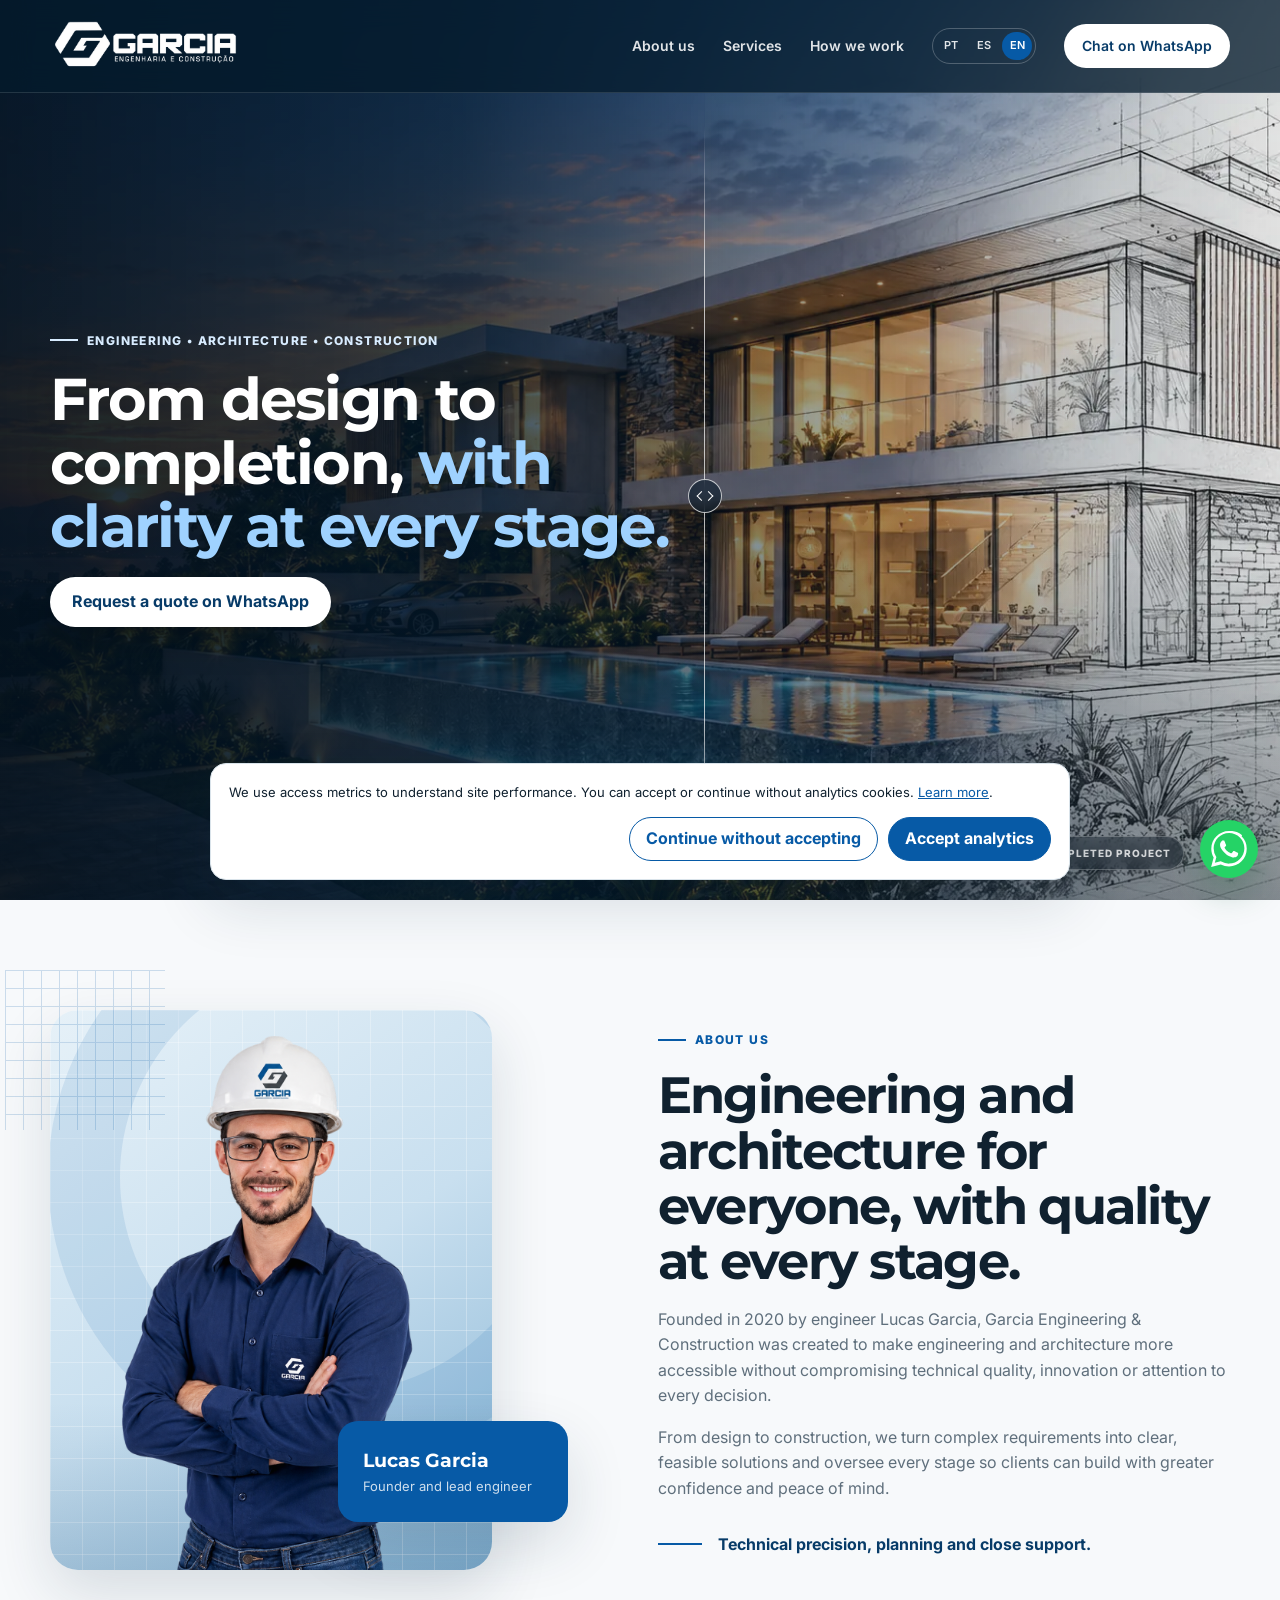
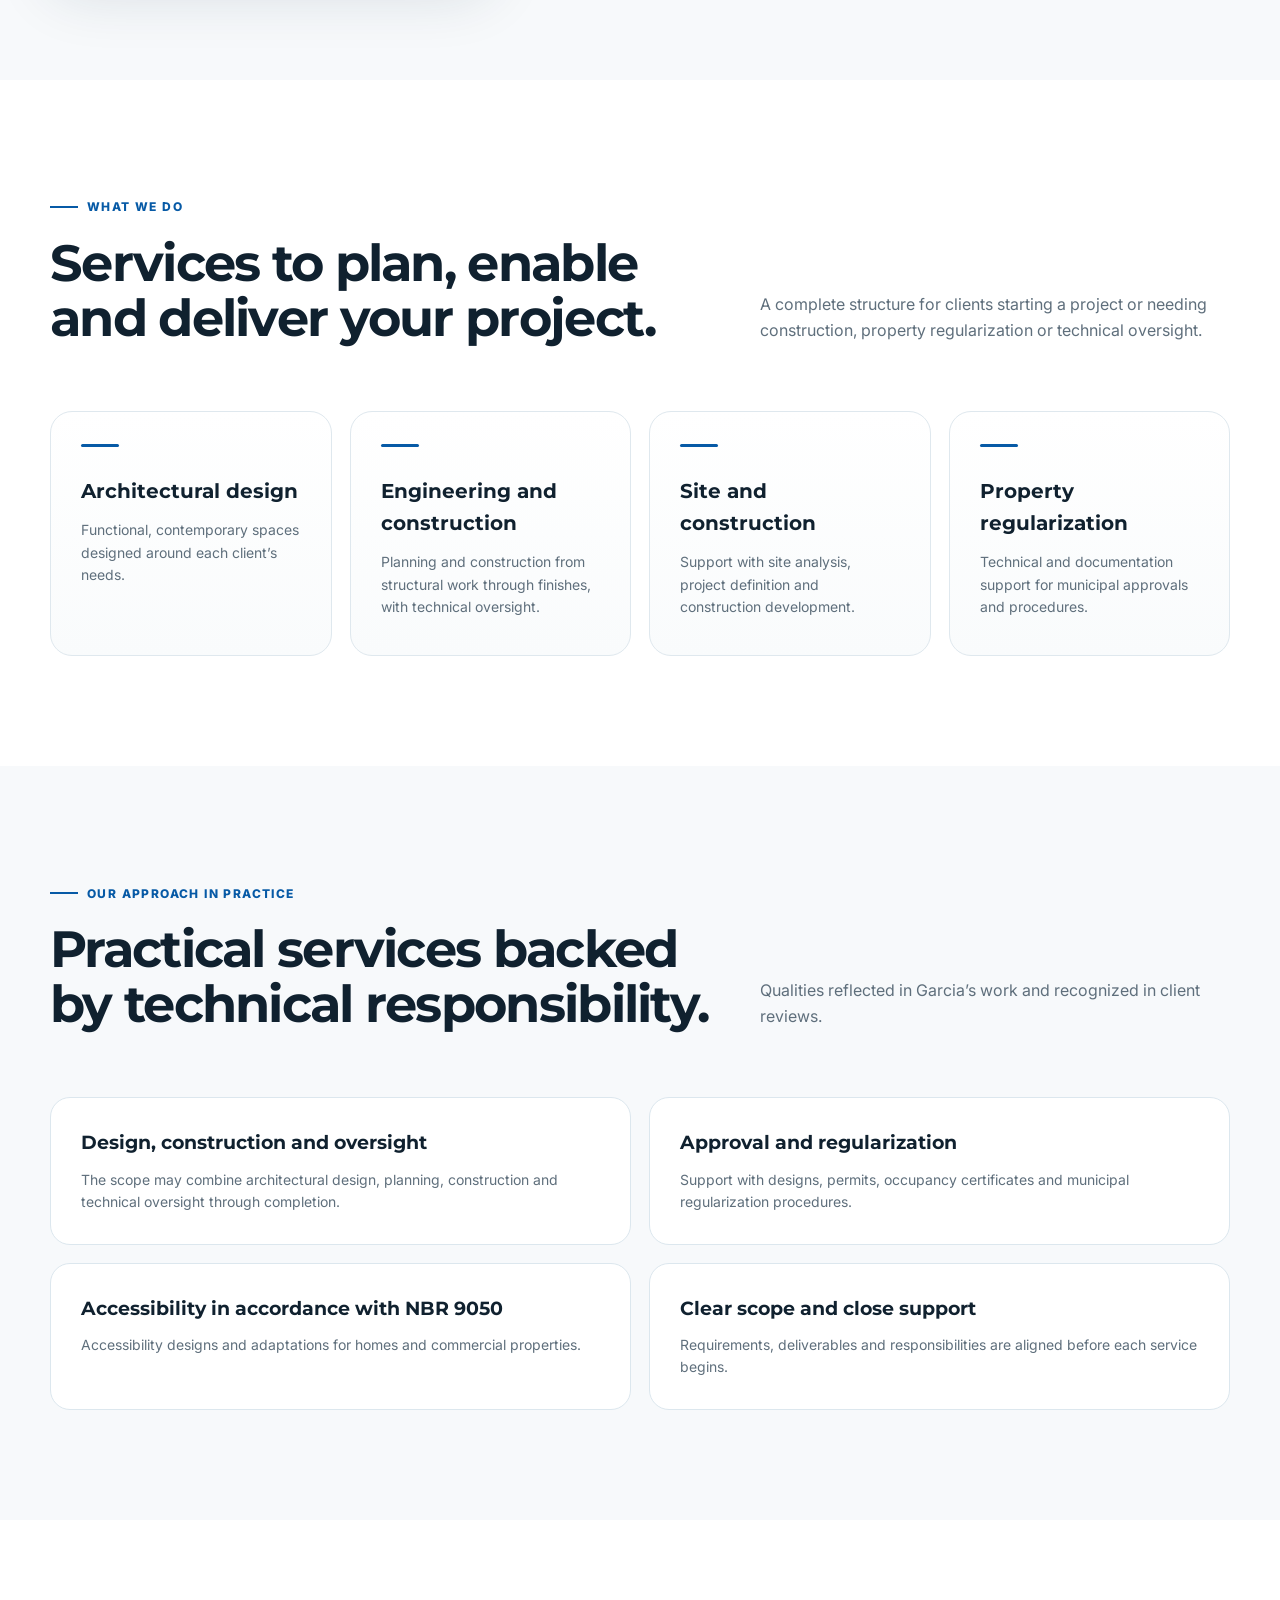
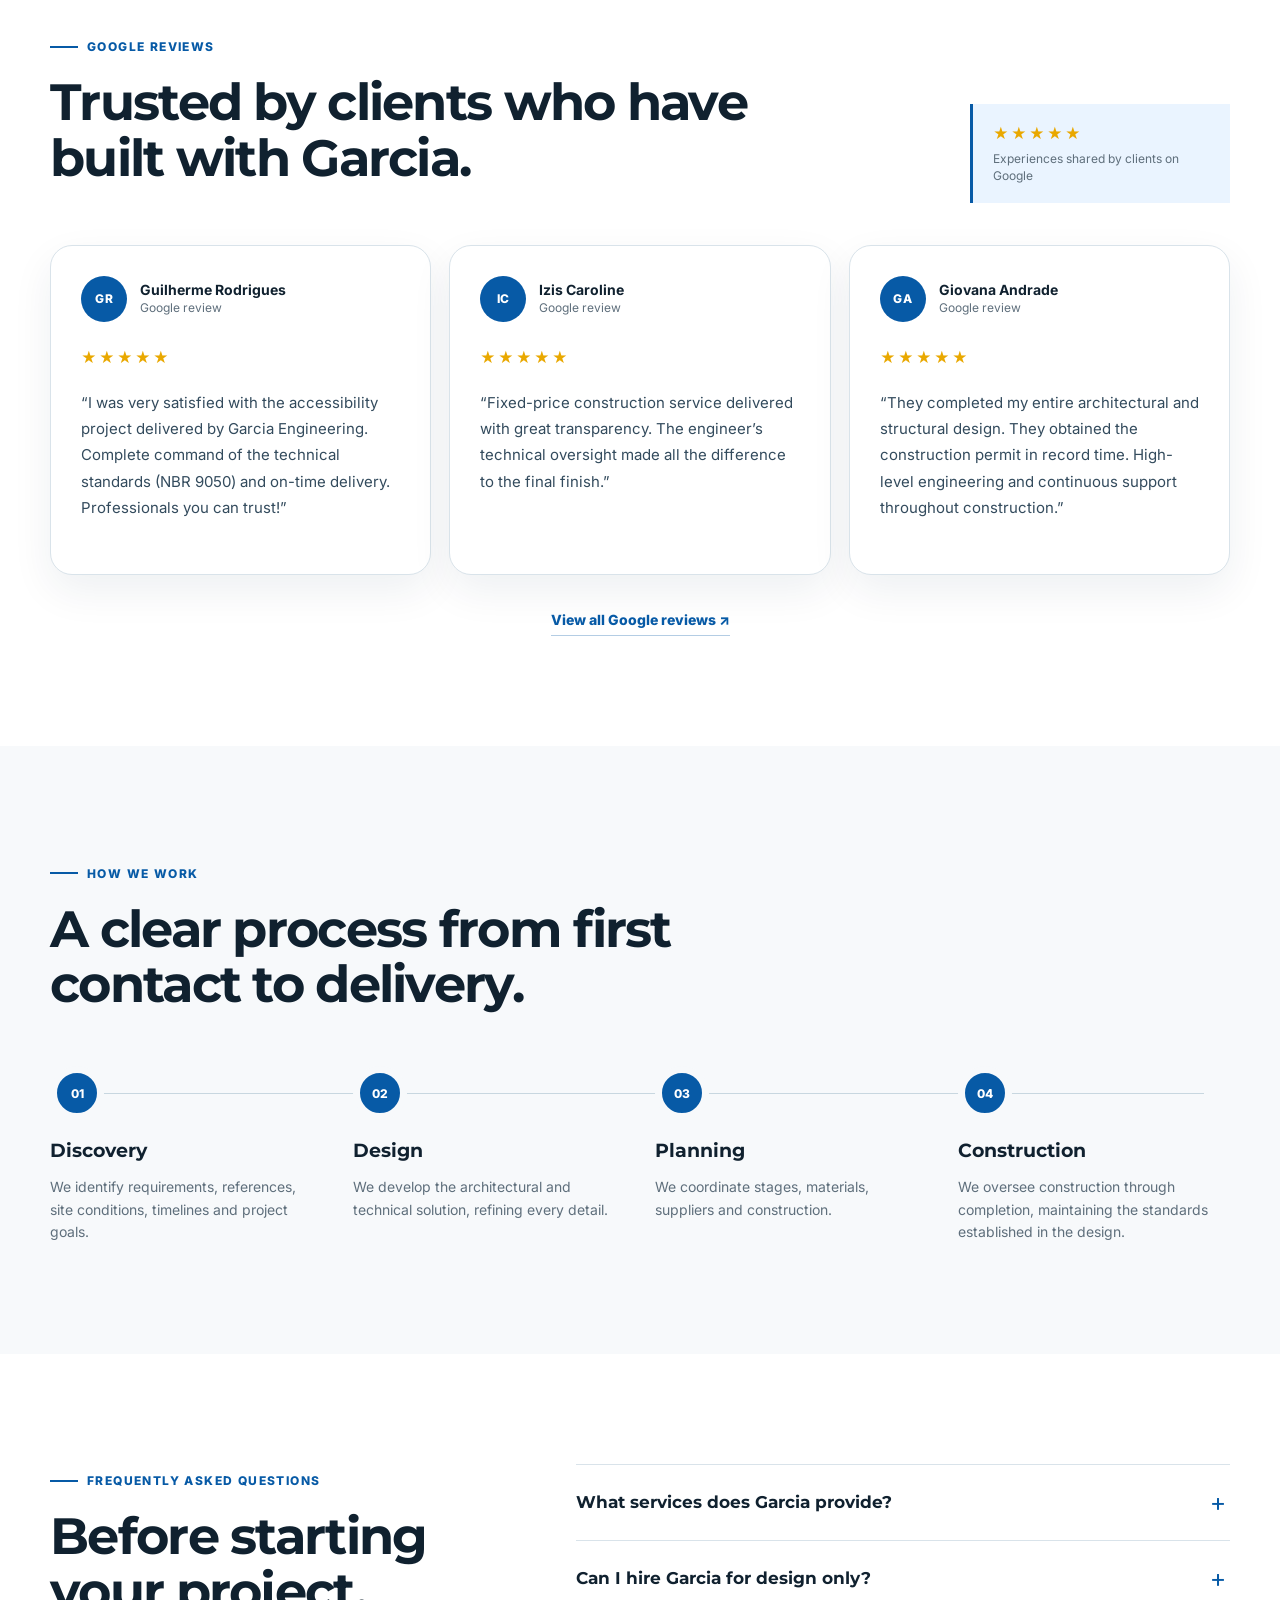
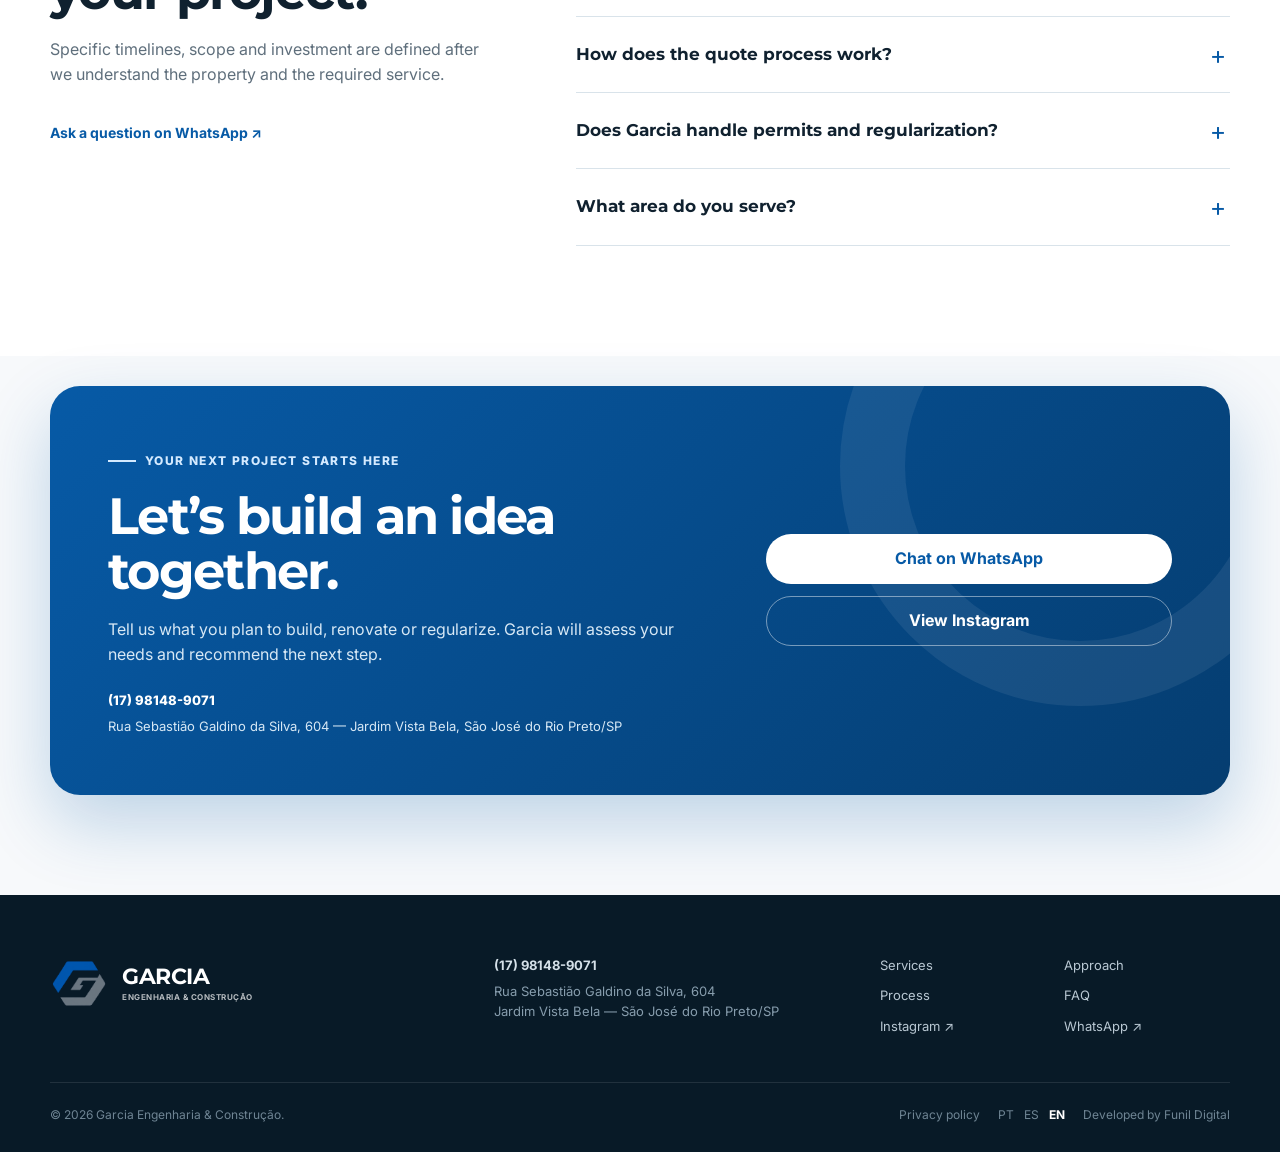
==== commit b0632e58: "Cria revelação interativa no hero" ====
--- a/en/index.html
+++ b/en/index.html
@@ -86,6 +86,7 @@
   <link rel="preconnect" href="https://fonts.gstatic.com" crossorigin>
   <link href="https://fonts.googleapis.com/css2?family=Inter:wght@400;500;600;700;800&family=Montserrat:wght@600;700;800&display=swap" rel="stylesheet">
   <link rel="preload" as="image" href="../assets/hero-garcia-engenharia.webp" type="image/webp" fetchpriority="high" />
+  <link rel="preload" as="image" href="../assets/hero-garcia-engenharia-complete.webp" type="image/webp" fetchpriority="high" />
   <link rel="stylesheet" href="../styles.css?v=20260921" />
   <style>
     .brand-logo { display:block; width: 218px; max-height: 64px; object-fit: contain; object-position: left center; }
@@ -129,22 +130,19 @@
 
   <main id="conteudo">
     <section class="hero">
-      <div class="hero-bg" aria-hidden="true"></div>
+      <div class="hero-bg hero-bg-sketch" aria-hidden="true"></div>
+      <div class="hero-bg hero-bg-complete" aria-hidden="true"></div>
+      <div class="hero-reveal-line" aria-hidden="true"><span></span></div>
       <div class="container hero-grid">
         <div class="hero-content reveal">
           <span class="eyebrow">Engineering • Architecture • Construction</span>
-          <h1>Design and construction with <span>clarity at every stage.</span></h1>
-          <p>Architecture, engineering and construction managed from planning through completion.</p>
+          <h1>From design to completion, <span>with clarity at every stage.</span></h1>
           <div class="hero-actions">
             <a class="btn btn-primary" href="https://wa.me/5517981489071?text=Hello%2C%20Lucas!%20I%20would%20like%20to%20discuss%20a%20project." target="_blank" rel="noopener noreferrer" data-whatsapp="hero">Request a quote on WhatsApp</a>
-            <a class="btn btn-ghost" href="#servicos">Explore our services</a>
-          </div>
-          <div class="hero-founded">
-            <strong>Since 2020</strong>
-            <span>Serving São José do Rio Preto and the surrounding region.</span>
-          </div>
-        </div>
-      </div>
+          </div>
+        </div>
+      </div>
+      <span class="hero-stage-label" aria-hidden="true">Design <b>→</b> completed project</span>
       <a href="#sobre" class="scroll-hint" aria-label="Learn about Garcia Engineering">↓</a>
     </section>
 
--- a/styles.css
+++ b/styles.css
@@ -32,32 +32,34 @@
   position: fixed;
   inset: 0 0 auto 0;
   z-index: 50;
-  background: rgba(255,255,255,.88);
-  border-bottom: 1px solid rgba(255,255,255,.36);
+  background: rgba(5, 27, 44, .76);
+  border-bottom: 1px solid rgba(255,255,255,.12);
   backdrop-filter: blur(16px);
   transition: background .25s ease, box-shadow .25s ease;
 }
 .site-header.scrolled {
-  background: rgba(255,255,255,.96);
-  box-shadow: 0 10px 36px rgba(15,40,60,.10);
+  background: rgba(5, 27, 44, .96);
+  box-shadow: 0 10px 36px rgba(0, 0, 0, .20);
 }
 .nav-wrap { min-height: 92px; display: flex; align-items: center; justify-content: space-between; gap: 32px; }
-.brand { display: inline-flex; align-items: center; gap: 12px; color: var(--blue); }
+.brand { display: inline-flex; align-items: center; gap: 12px; color: var(--white); }
+.brand-logo { filter: grayscale(1) brightness(0) invert(1); }
 .brand-mark { width: 52px; }
 .brand-copy { display: grid; line-height: 1; }
 .brand-copy strong { font-family: Montserrat, sans-serif; font-size: 24px; letter-spacing: -.7px; }
 .brand-copy span { margin-top: 5px; color: #667883; font-size: 8px; font-weight: 700; letter-spacing: .5px; }
-.nav { display: flex; align-items: center; gap: 28px; font-size: 14px; font-weight: 600; }
+.nav { display: flex; align-items: center; gap: 28px; color: rgba(255,255,255,.88); font-size: 14px; font-weight: 600; }
 .nav a { transition: color .2s ease; }
 .nav a:hover { color: var(--blue); }
-.nav-cta { padding: 11px 18px; color: var(--white) !important; background: var(--blue); border-radius: 999px; }
-.language-switcher { display: inline-flex; align-items: center; gap: 3px; padding: 3px; border: 1px solid var(--line); border-radius: 999px; }
+.nav-cta { padding: 11px 18px; color: var(--blue-dark) !important; background: var(--white); border-radius: 999px; }
+.language-switcher { display: inline-flex; align-items: center; gap: 3px; padding: 3px; border: 1px solid rgba(255,255,255,.24); border-radius: 999px; }
 .language-switcher a { min-width: 30px; padding: 5px 6px; border-radius: 999px; text-align: center; font-size: 11px; }
 .language-switcher a[aria-current="page"] { color: #fff; background: var(--blue); }
 .menu-toggle { display: none; border: 0; background: transparent; padding: 8px; cursor: pointer; }
-.menu-toggle span { display: block; width: 24px; height: 2px; margin: 5px 0; background: var(--ink); }
+.menu-toggle span { display: block; width: 24px; height: 2px; margin: 5px 0; background: var(--white); }
 
 .hero {
+  --hero-reveal: 55%;
   position: relative;
   min-height: 760px;
   min-height: 100svh;
@@ -74,6 +76,16 @@
   background: url("assets/hero-garcia-engenharia.webp") center center / cover no-repeat;
   transform: scale(1.01);
 }
+.hero-bg-complete {
+  background-image: url("assets/hero-garcia-engenharia-complete.webp");
+  clip-path: polygon(0 0, var(--hero-reveal) 0, var(--hero-reveal) 100%, 0 100%);
+  will-change: clip-path;
+}
+.hero-reveal-line { position: absolute; top: 92px; bottom: 0; left: var(--hero-reveal); z-index: 2; width: 1px; pointer-events: none; background: linear-gradient(transparent 4%, rgba(255,255,255,.7) 22%, rgba(255,255,255,.7) 78%, transparent 96%); box-shadow: 0 0 24px rgba(255,255,255,.35); will-change: left; }
+.hero-reveal-line span { position: absolute; left: 50%; top: 50%; width: 34px; height: 34px; border: 1px solid rgba(255,255,255,.72); border-radius: 50%; background: rgba(4, 24, 40, .58); transform: translate(-50%, -50%); backdrop-filter: blur(6px); }
+.hero-reveal-line span::before, .hero-reveal-line span::after { content: ""; position: absolute; top: 50%; width: 6px; height: 6px; border-top: 1px solid #fff; border-left: 1px solid #fff; }
+.hero-reveal-line span::before { left: 9px; transform: translateY(-50%) rotate(-45deg); }
+.hero-reveal-line span::after { right: 9px; transform: translateY(-50%) rotate(135deg); }
 .hero::before {
   content: "";
   position: absolute;
@@ -89,15 +101,15 @@
   display: flex;
   align-items: center;
 }
-.hero-content { max-width: 690px; }
+.hero-content { max-width: 650px; }
 .eyebrow { display: inline-flex; align-items: center; gap: 9px; color: var(--blue); font-size: 12px; font-weight: 800; letter-spacing: 1.4px; text-transform: uppercase; }
 .eyebrow::before { content: ""; width: 28px; height: 2px; background: currentColor; }
 .hero .eyebrow { color: #d8ecff; }
 .hero h1, h2 { margin: 18px 0; font-family: Montserrat, sans-serif; line-height: 1.08; letter-spacing: -1.7px; }
 .hero h1 {
-  max-width: 680px;
+  max-width: 650px;
   color: var(--white);
-  font-size: clamp(46px, 5.3vw, 76px);
+  font-size: clamp(44px, 4.6vw, 68px);
   text-wrap: balance;
   text-shadow: 0 4px 30px rgba(0,0,0,.18);
 }
@@ -115,6 +127,8 @@
 .hero-founded strong { color: var(--white); font-size: 15px; }
 .hero-founded span { color: rgba(255,255,255,.72); font-size: 13px; }
 .scroll-hint { position: absolute; left: 50%; bottom: 24px; z-index: 3; width: 40px; height: 40px; display: grid; place-items: center; border: 1px solid rgba(255,255,255,.55); border-radius: 50%; color: var(--white); background: rgba(3,18,31,.18); backdrop-filter: blur(8px); }
+.hero-stage-label { position: absolute; right: 96px; bottom: 30px; z-index: 3; padding: 8px 12px; border: 1px solid rgba(255,255,255,.24); border-radius: 999px; color: rgba(255,255,255,.78); background: rgba(3,18,31,.38); font-size: 10px; font-weight: 800; letter-spacing: 1px; text-transform: uppercase; backdrop-filter: blur(8px); }
+.hero-stage-label b { margin: 0 5px; color: #fff; }
 
 .section { padding: 110px 0; }
 .section-light { background: var(--bg); }
@@ -308,7 +322,7 @@
   .nav-wrap { min-height: 76px; }
   .brand-mark { width: 45px; }
   .brand-copy strong { font-size: 21px; }
-  .nav { position: fixed; inset: 76px 14px auto; display: none; flex-direction: column; align-items: stretch; gap: 0; padding: 14px; border-radius: 18px; background: white; box-shadow: var(--shadow); }
+  .nav { position: fixed; inset: 76px 14px auto; display: none; flex-direction: column; align-items: stretch; gap: 0; padding: 14px; border: 1px solid rgba(255,255,255,.12); border-radius: 18px; color: #fff; background: #081f31; box-shadow: var(--shadow); }
   .nav.open { display: flex; }
   .nav a, .nav a:not(.nav-cta) { display: block; padding: 12px 13px; }
   .nav .language-switcher { display: flex; justify-content: center; margin: 6px 0; }
@@ -322,9 +336,11 @@
       linear-gradient(90deg, rgba(3,18,31,.91) 0%, rgba(3,24,41,.77) 64%, rgba(3,24,41,.42) 100%),
       linear-gradient(0deg, rgba(3,18,31,.50) 0%, transparent 55%);
   }
-  .hero h1 { max-width: 600px; font-size: clamp(38px, 12vw, 56px); }
+  .hero h1 { max-width: 600px; font-size: clamp(38px, 10vw, 48px); }
   .hero-content > p { max-width: 520px; font-size: 16px; }
   .hero-actions { display: grid; max-width: 410px; }
+  .hero-reveal-line { top: 76px; }
+  .hero-stage-label { display: none; }
   .hero-founded { align-items: flex-start; flex-direction: column; gap: 2px; margin-top: 32px; }
   .section { padding: 80px 0; }
   .about-visual { min-height: 480px; }
@@ -358,6 +374,8 @@
 @media (prefers-reduced-motion: reduce) {
   html { scroll-behavior: auto; }
   .reveal { opacity: 1; transform: none; transition: none; }
+  .hero { --hero-reveal: 100% !important; }
+  .hero-reveal-line { display: none; }
 }
 
 @media (hover: none) {
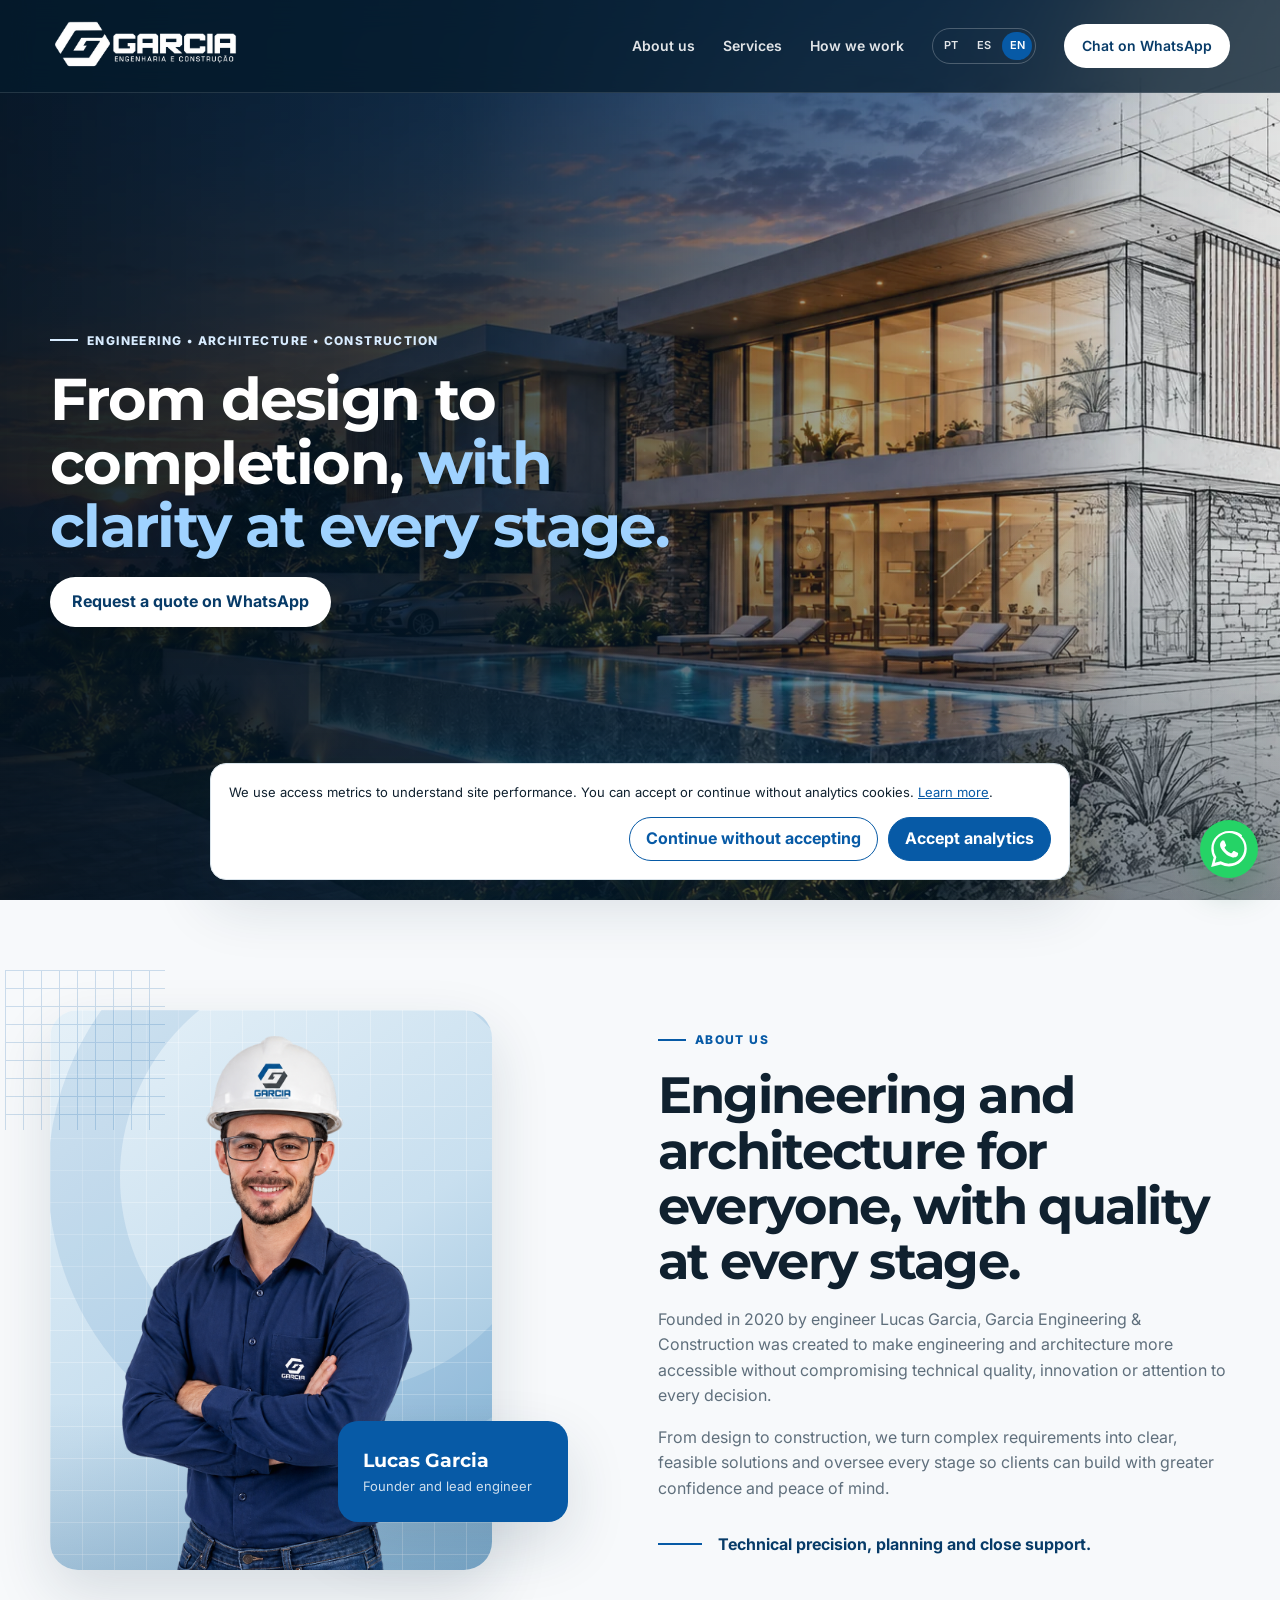
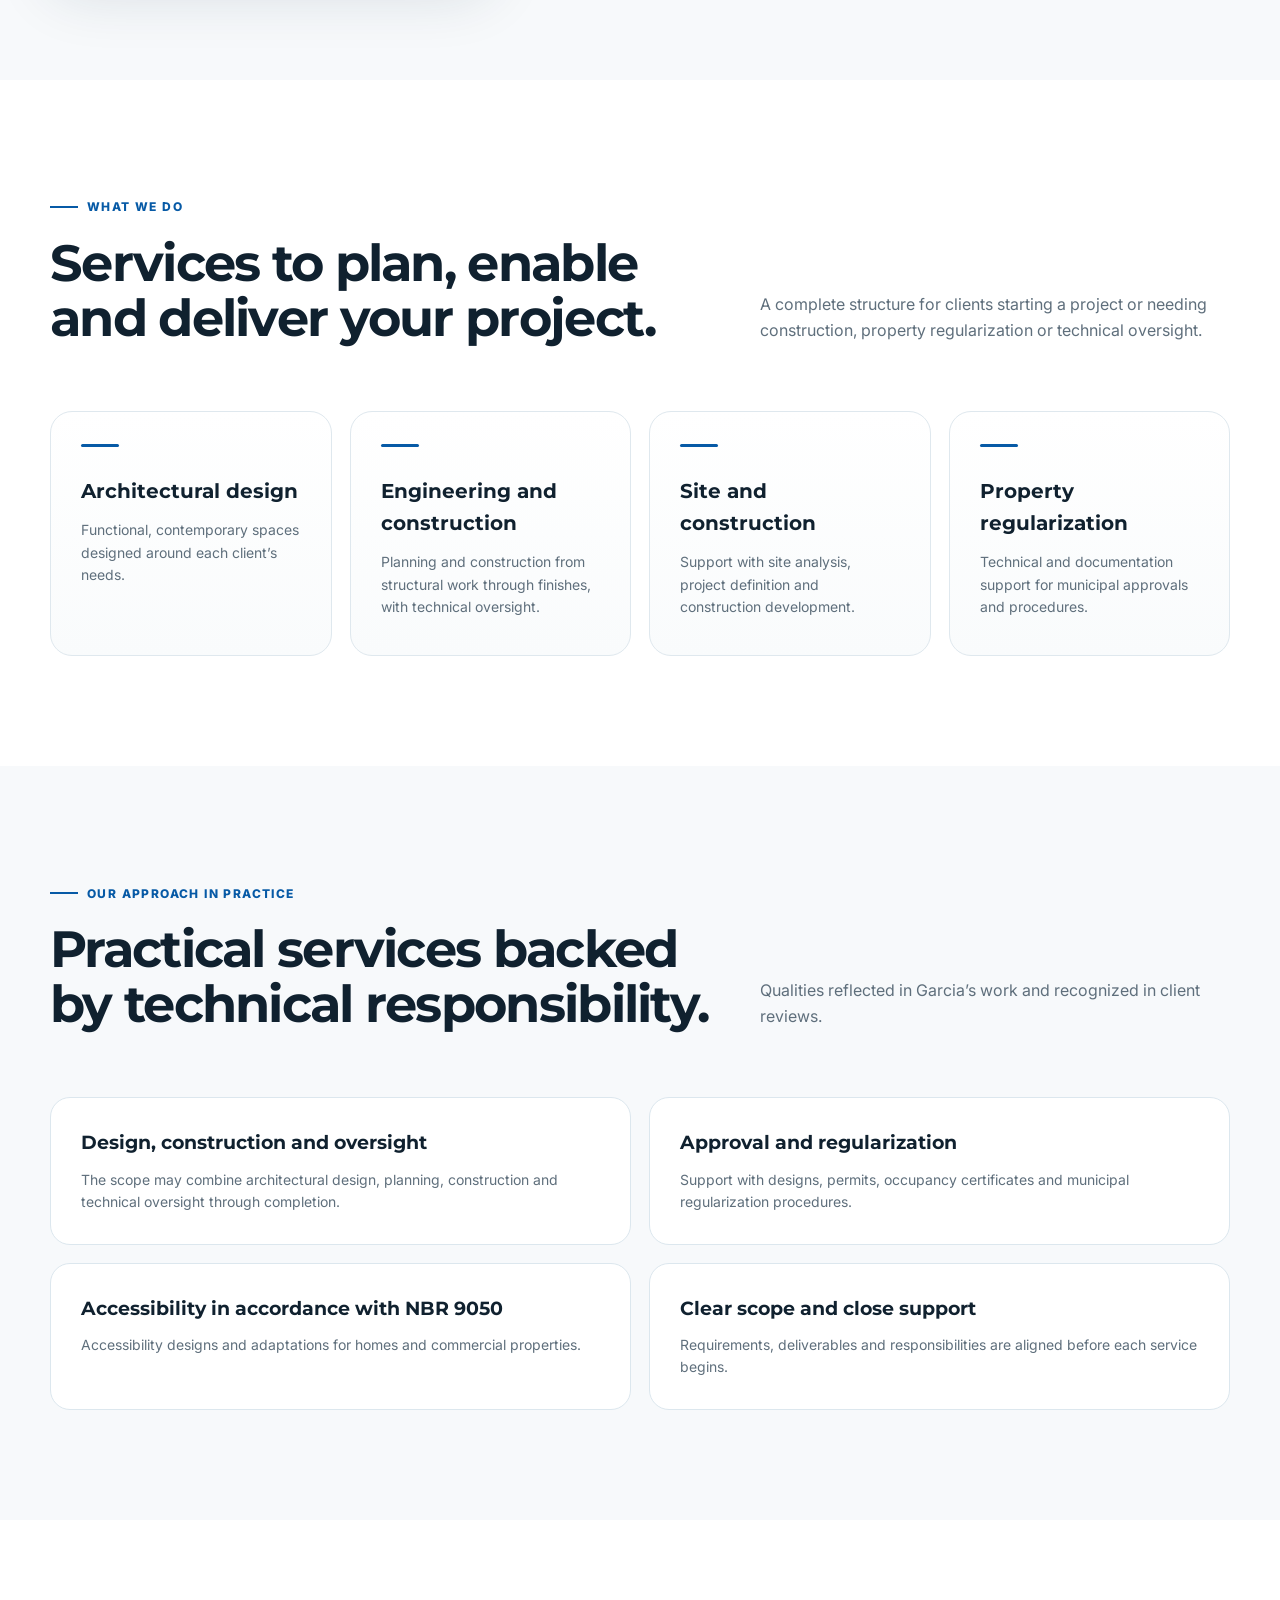
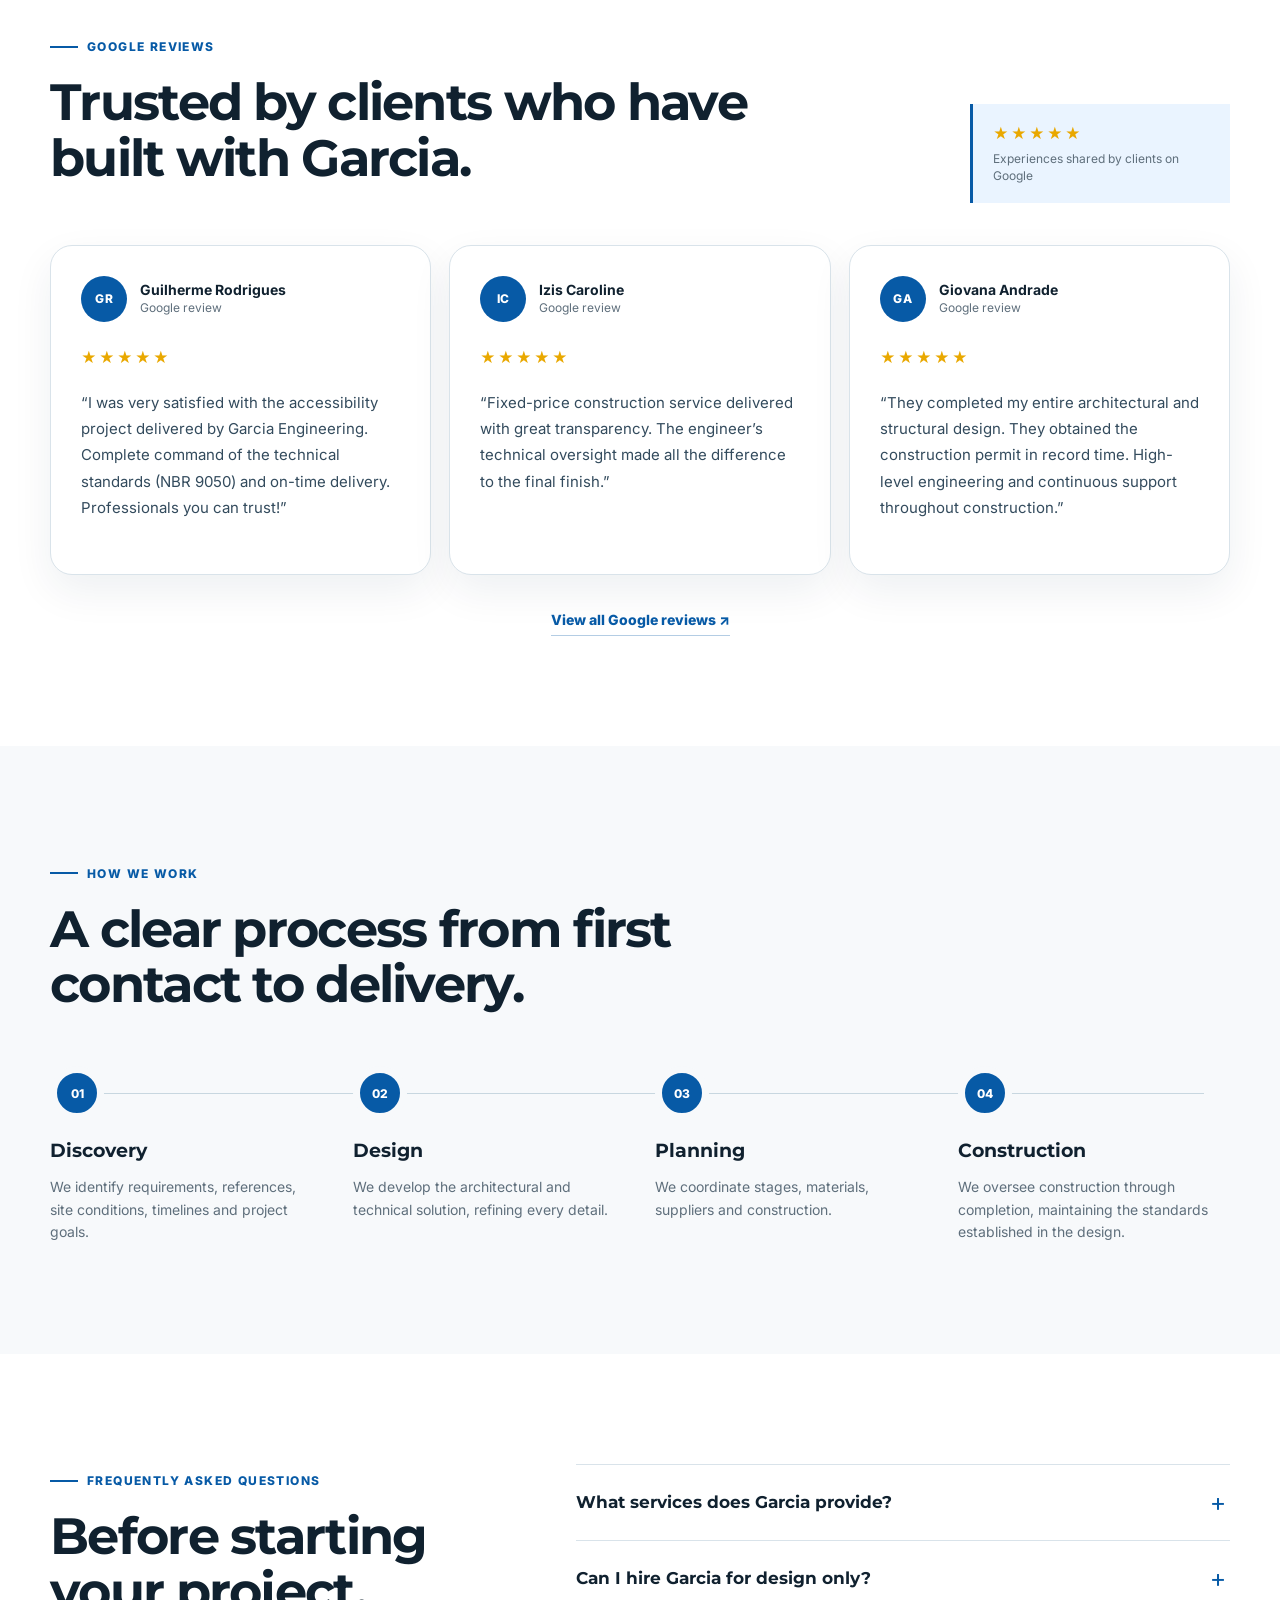
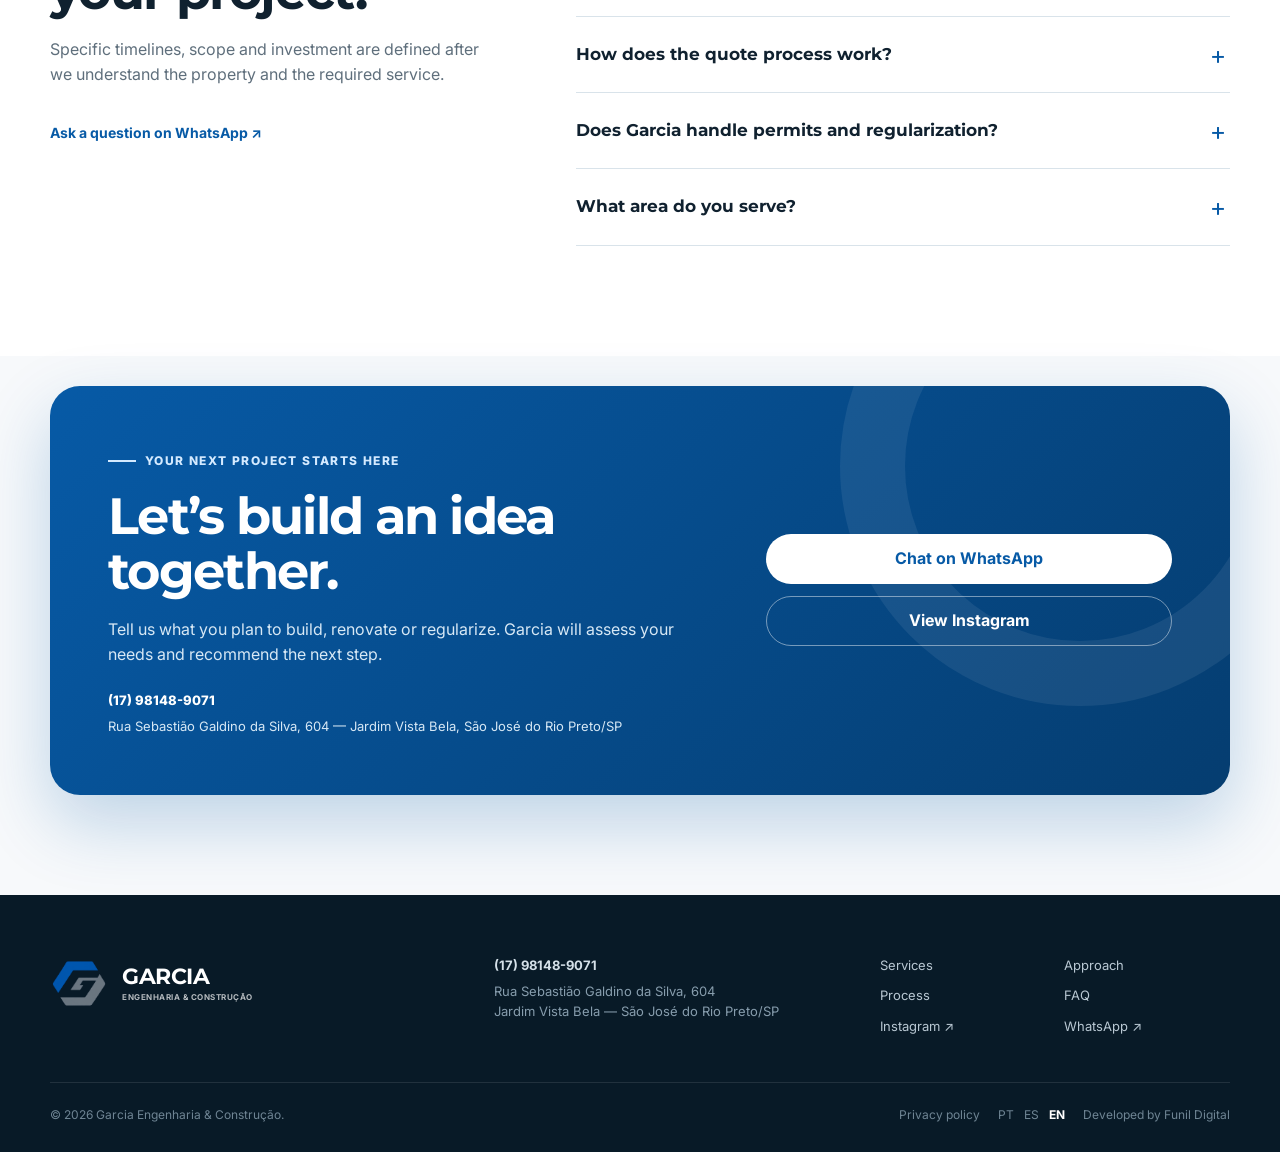
==== commit 2312dc6c: "Torna revelação do hero passiva ao scroll" ====
--- a/en/index.html
+++ b/en/index.html
@@ -132,7 +132,6 @@
     <section class="hero">
       <div class="hero-bg hero-bg-sketch" aria-hidden="true"></div>
       <div class="hero-bg hero-bg-complete" aria-hidden="true"></div>
-      <div class="hero-reveal-line" aria-hidden="true"><span></span></div>
       <div class="container hero-grid">
         <div class="hero-content reveal">
           <span class="eyebrow">Engineering • Architecture • Construction</span>
@@ -142,7 +141,6 @@
           </div>
         </div>
       </div>
-      <span class="hero-stage-label" aria-hidden="true">Design <b>→</b> completed project</span>
       <a href="#sobre" class="scroll-hint" aria-label="Learn about Garcia Engineering">↓</a>
     </section>
 
--- a/styles.css
+++ b/styles.css
@@ -59,7 +59,7 @@
 .menu-toggle span { display: block; width: 24px; height: 2px; margin: 5px 0; background: var(--white); }
 
 .hero {
-  --hero-reveal: 55%;
+  --hero-reveal: 58%;
   position: relative;
   min-height: 760px;
   min-height: 100svh;
@@ -78,14 +78,10 @@
 }
 .hero-bg-complete {
   background-image: url("assets/hero-garcia-engenharia-complete.webp");
-  clip-path: polygon(0 0, var(--hero-reveal) 0, var(--hero-reveal) 100%, 0 100%);
-  will-change: clip-path;
-}
-.hero-reveal-line { position: absolute; top: 92px; bottom: 0; left: var(--hero-reveal); z-index: 2; width: 1px; pointer-events: none; background: linear-gradient(transparent 4%, rgba(255,255,255,.7) 22%, rgba(255,255,255,.7) 78%, transparent 96%); box-shadow: 0 0 24px rgba(255,255,255,.35); will-change: left; }
-.hero-reveal-line span { position: absolute; left: 50%; top: 50%; width: 34px; height: 34px; border: 1px solid rgba(255,255,255,.72); border-radius: 50%; background: rgba(4, 24, 40, .58); transform: translate(-50%, -50%); backdrop-filter: blur(6px); }
-.hero-reveal-line span::before, .hero-reveal-line span::after { content: ""; position: absolute; top: 50%; width: 6px; height: 6px; border-top: 1px solid #fff; border-left: 1px solid #fff; }
-.hero-reveal-line span::before { left: 9px; transform: translateY(-50%) rotate(-45deg); }
-.hero-reveal-line span::after { right: 9px; transform: translateY(-50%) rotate(135deg); }
+  -webkit-mask-image: linear-gradient(90deg, #000 0%, #000 calc(var(--hero-reveal) - 8%), transparent calc(var(--hero-reveal) + 8%));
+  mask-image: linear-gradient(90deg, #000 0%, #000 calc(var(--hero-reveal) - 8%), transparent calc(var(--hero-reveal) + 8%));
+  will-change: mask-image;
+}
 .hero::before {
   content: "";
   position: absolute;
@@ -127,8 +123,6 @@
 .hero-founded strong { color: var(--white); font-size: 15px; }
 .hero-founded span { color: rgba(255,255,255,.72); font-size: 13px; }
 .scroll-hint { position: absolute; left: 50%; bottom: 24px; z-index: 3; width: 40px; height: 40px; display: grid; place-items: center; border: 1px solid rgba(255,255,255,.55); border-radius: 50%; color: var(--white); background: rgba(3,18,31,.18); backdrop-filter: blur(8px); }
-.hero-stage-label { position: absolute; right: 96px; bottom: 30px; z-index: 3; padding: 8px 12px; border: 1px solid rgba(255,255,255,.24); border-radius: 999px; color: rgba(255,255,255,.78); background: rgba(3,18,31,.38); font-size: 10px; font-weight: 800; letter-spacing: 1px; text-transform: uppercase; backdrop-filter: blur(8px); }
-.hero-stage-label b { margin: 0 5px; color: #fff; }
 
 .section { padding: 110px 0; }
 .section-light { background: var(--bg); }
@@ -339,8 +333,6 @@
   .hero h1 { max-width: 600px; font-size: clamp(38px, 10vw, 48px); }
   .hero-content > p { max-width: 520px; font-size: 16px; }
   .hero-actions { display: grid; max-width: 410px; }
-  .hero-reveal-line { top: 76px; }
-  .hero-stage-label { display: none; }
   .hero-founded { align-items: flex-start; flex-direction: column; gap: 2px; margin-top: 32px; }
   .section { padding: 80px 0; }
   .about-visual { min-height: 480px; }
@@ -374,8 +366,7 @@
 @media (prefers-reduced-motion: reduce) {
   html { scroll-behavior: auto; }
   .reveal { opacity: 1; transform: none; transition: none; }
-  .hero { --hero-reveal: 100% !important; }
-  .hero-reveal-line { display: none; }
+  .hero { --hero-reveal: 112% !important; }
 }
 
 @media (hover: none) {
